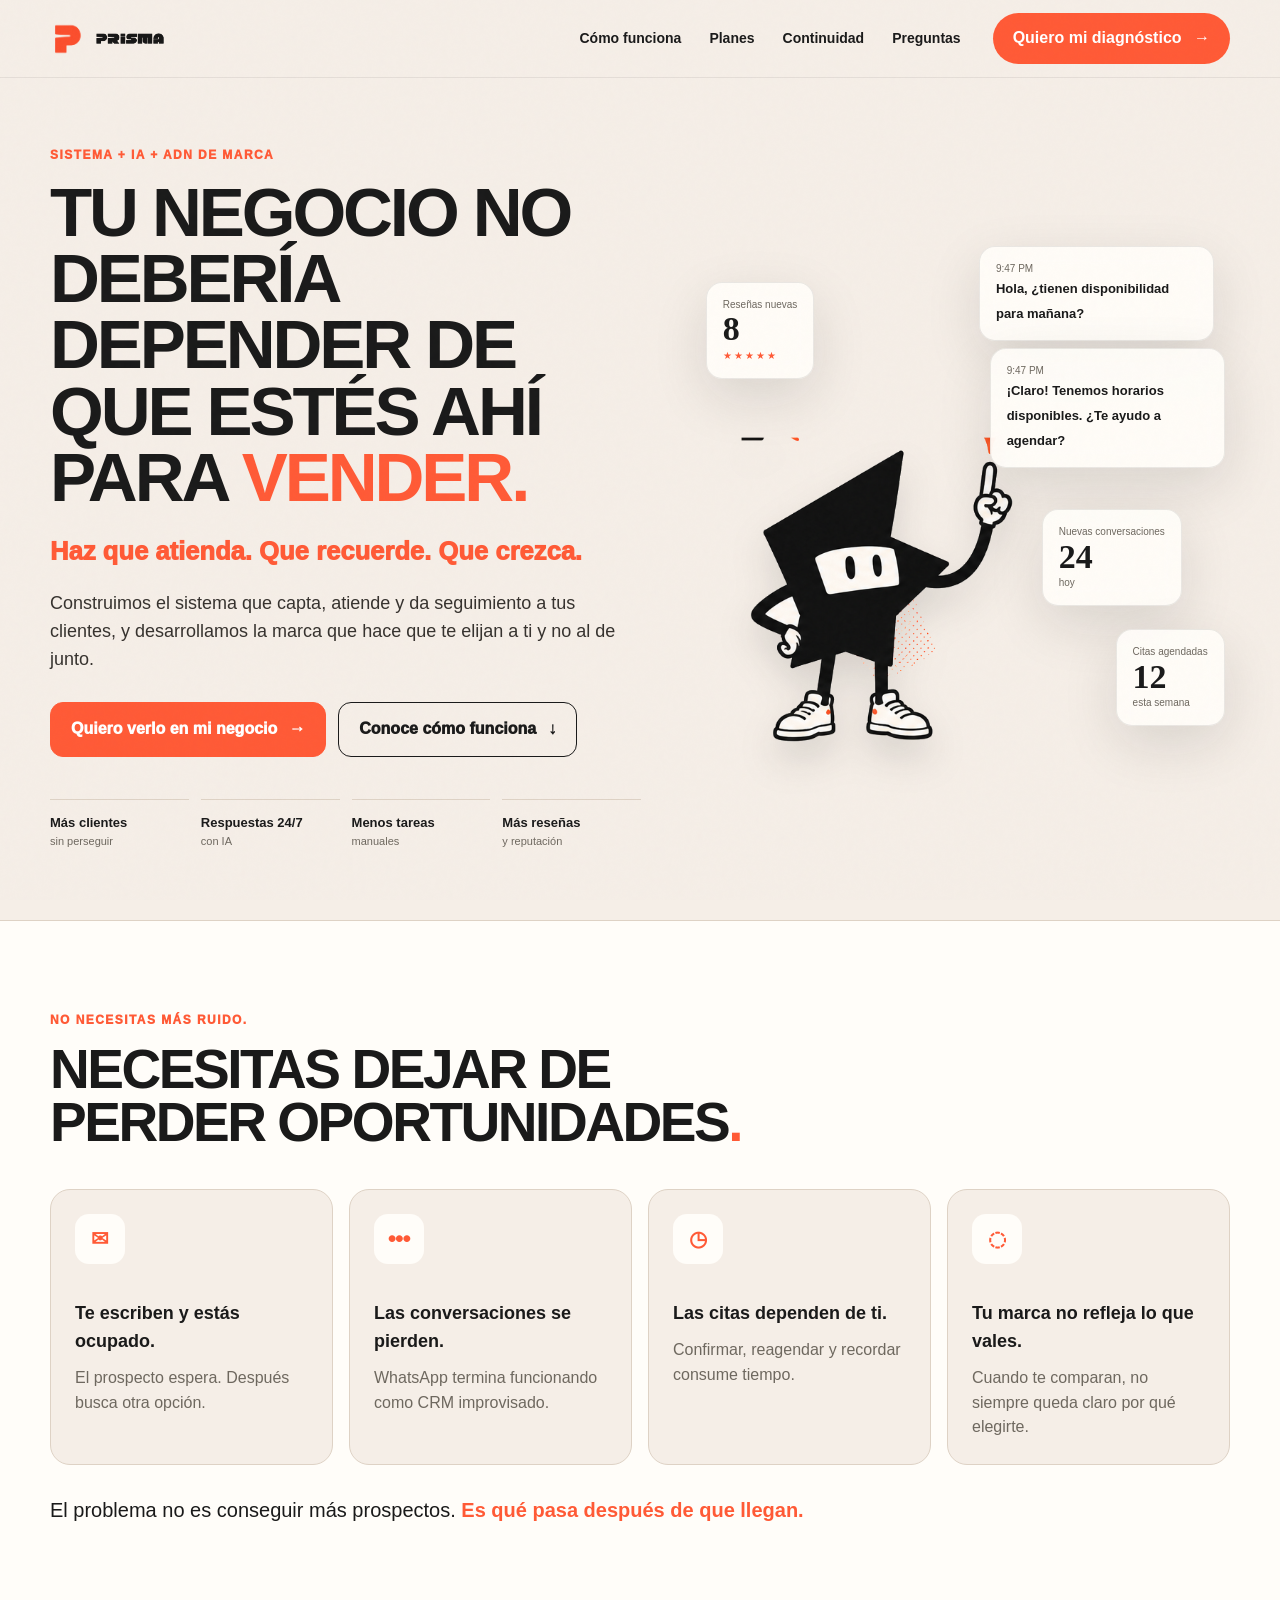
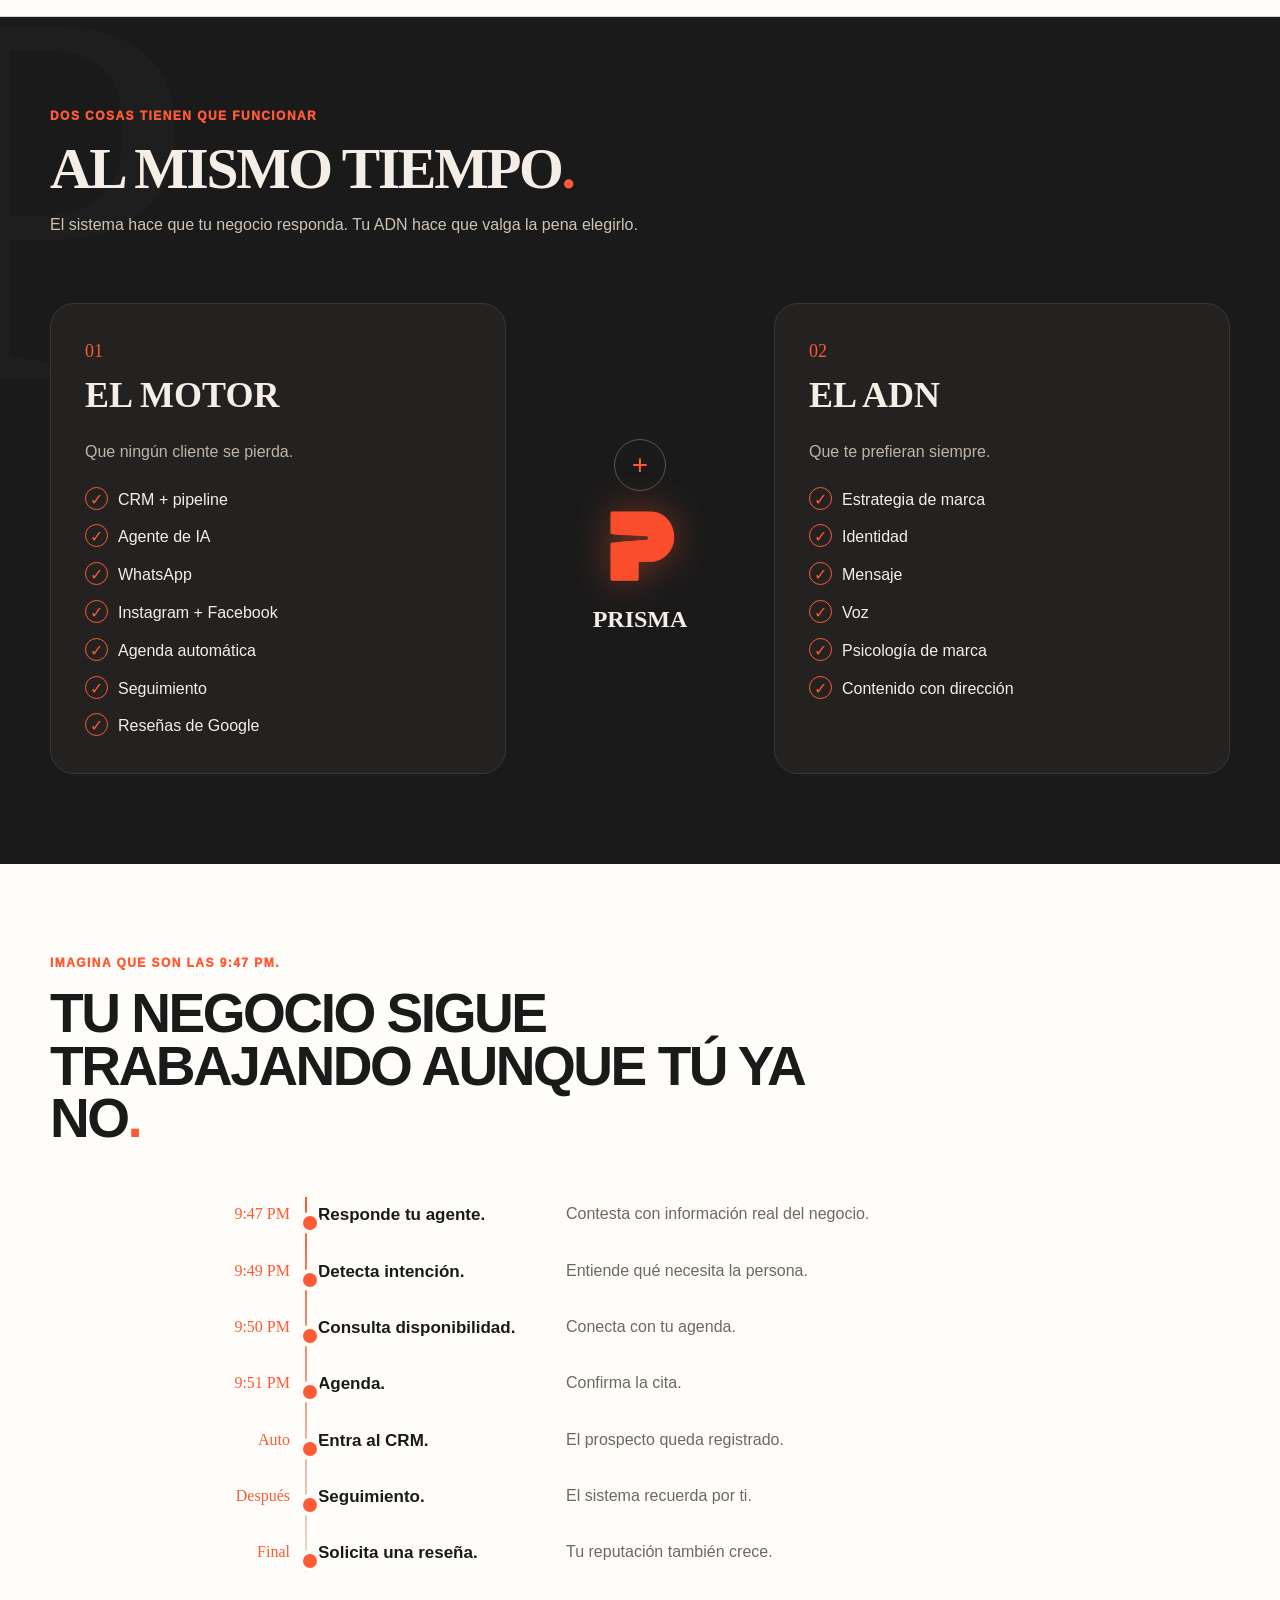
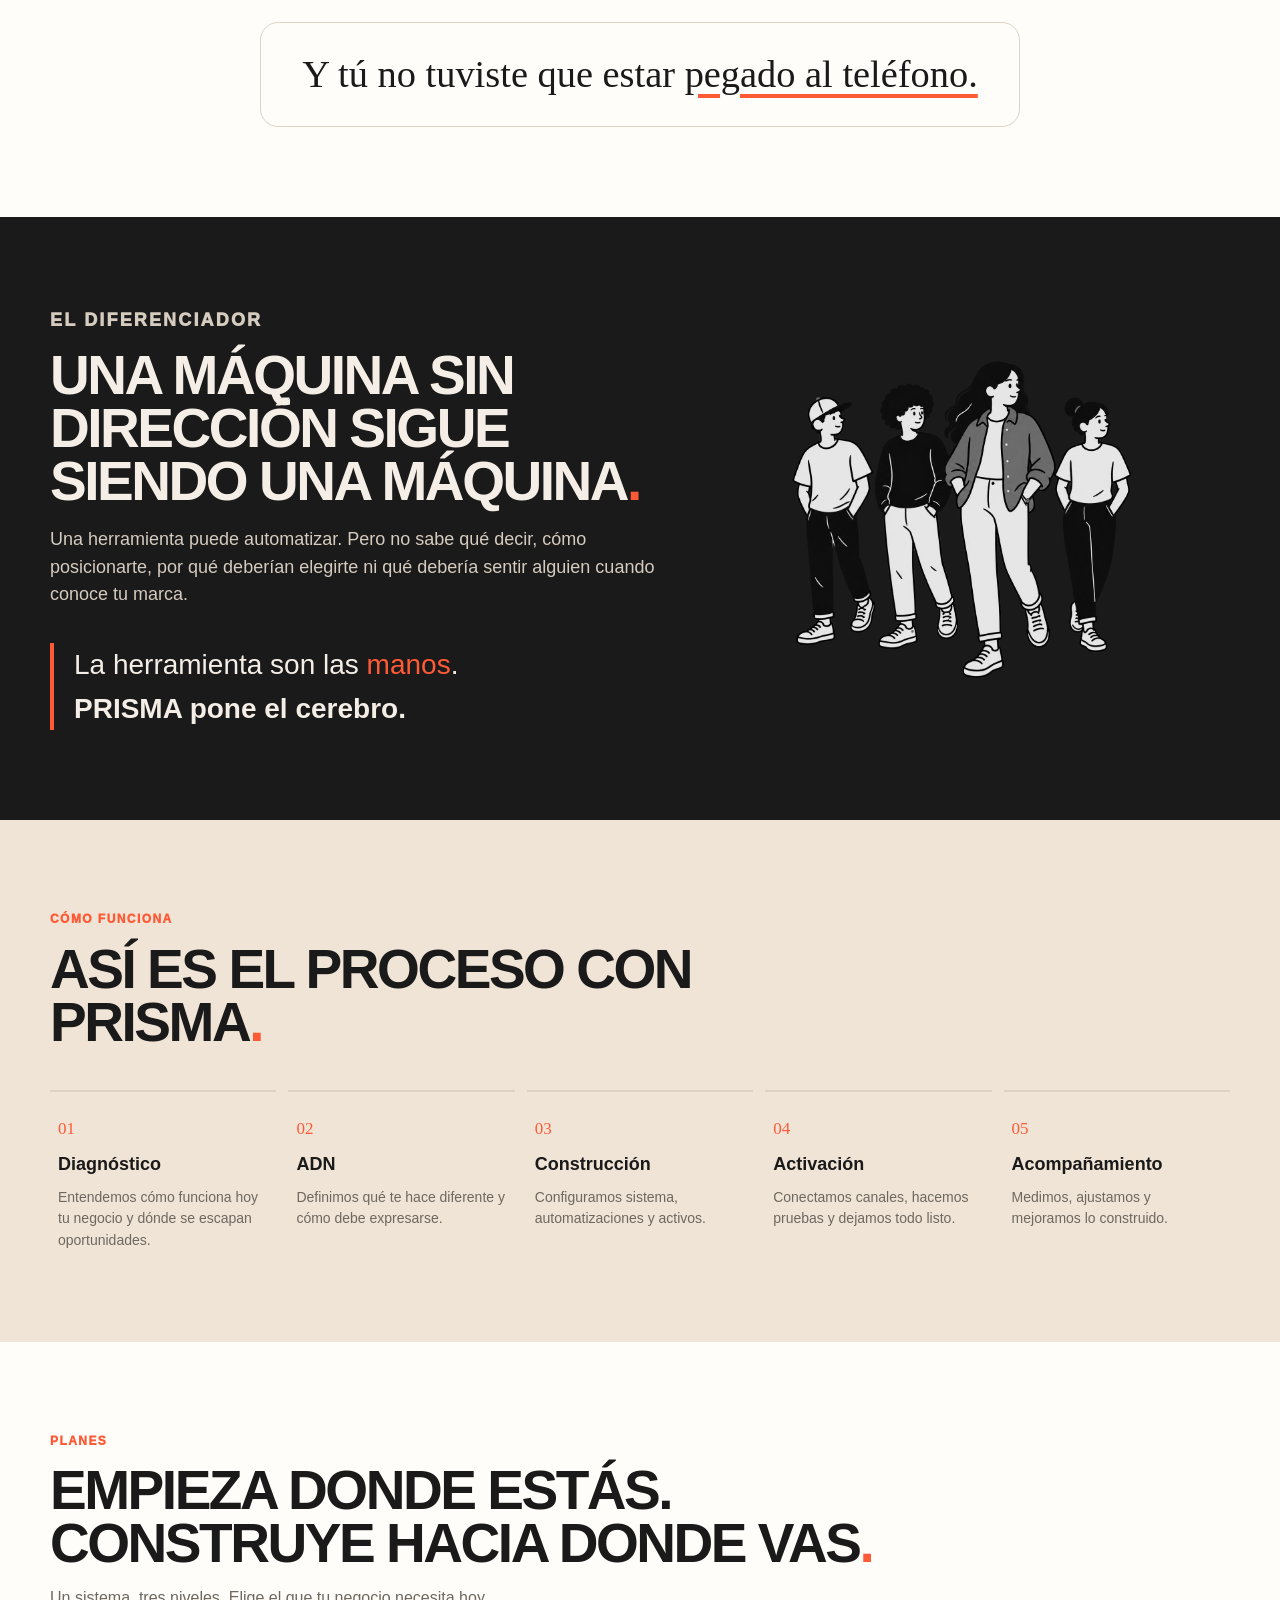
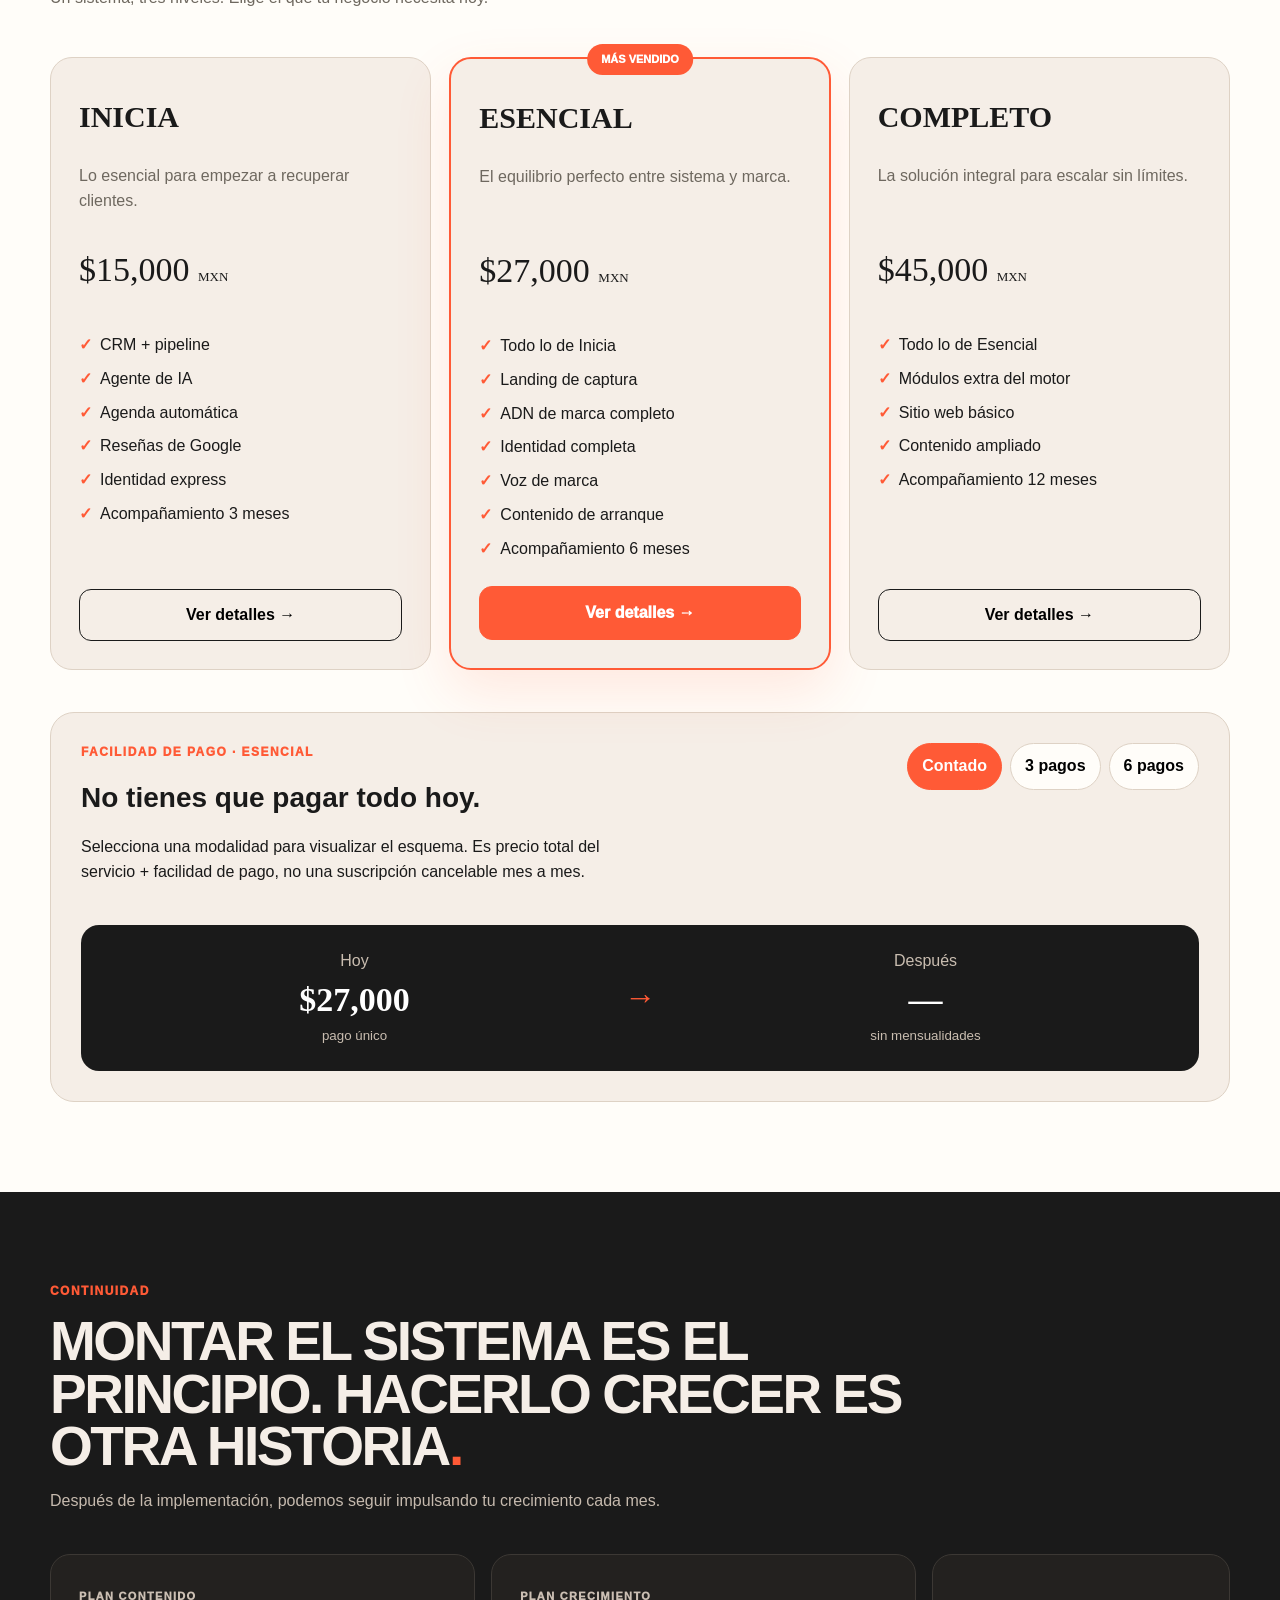
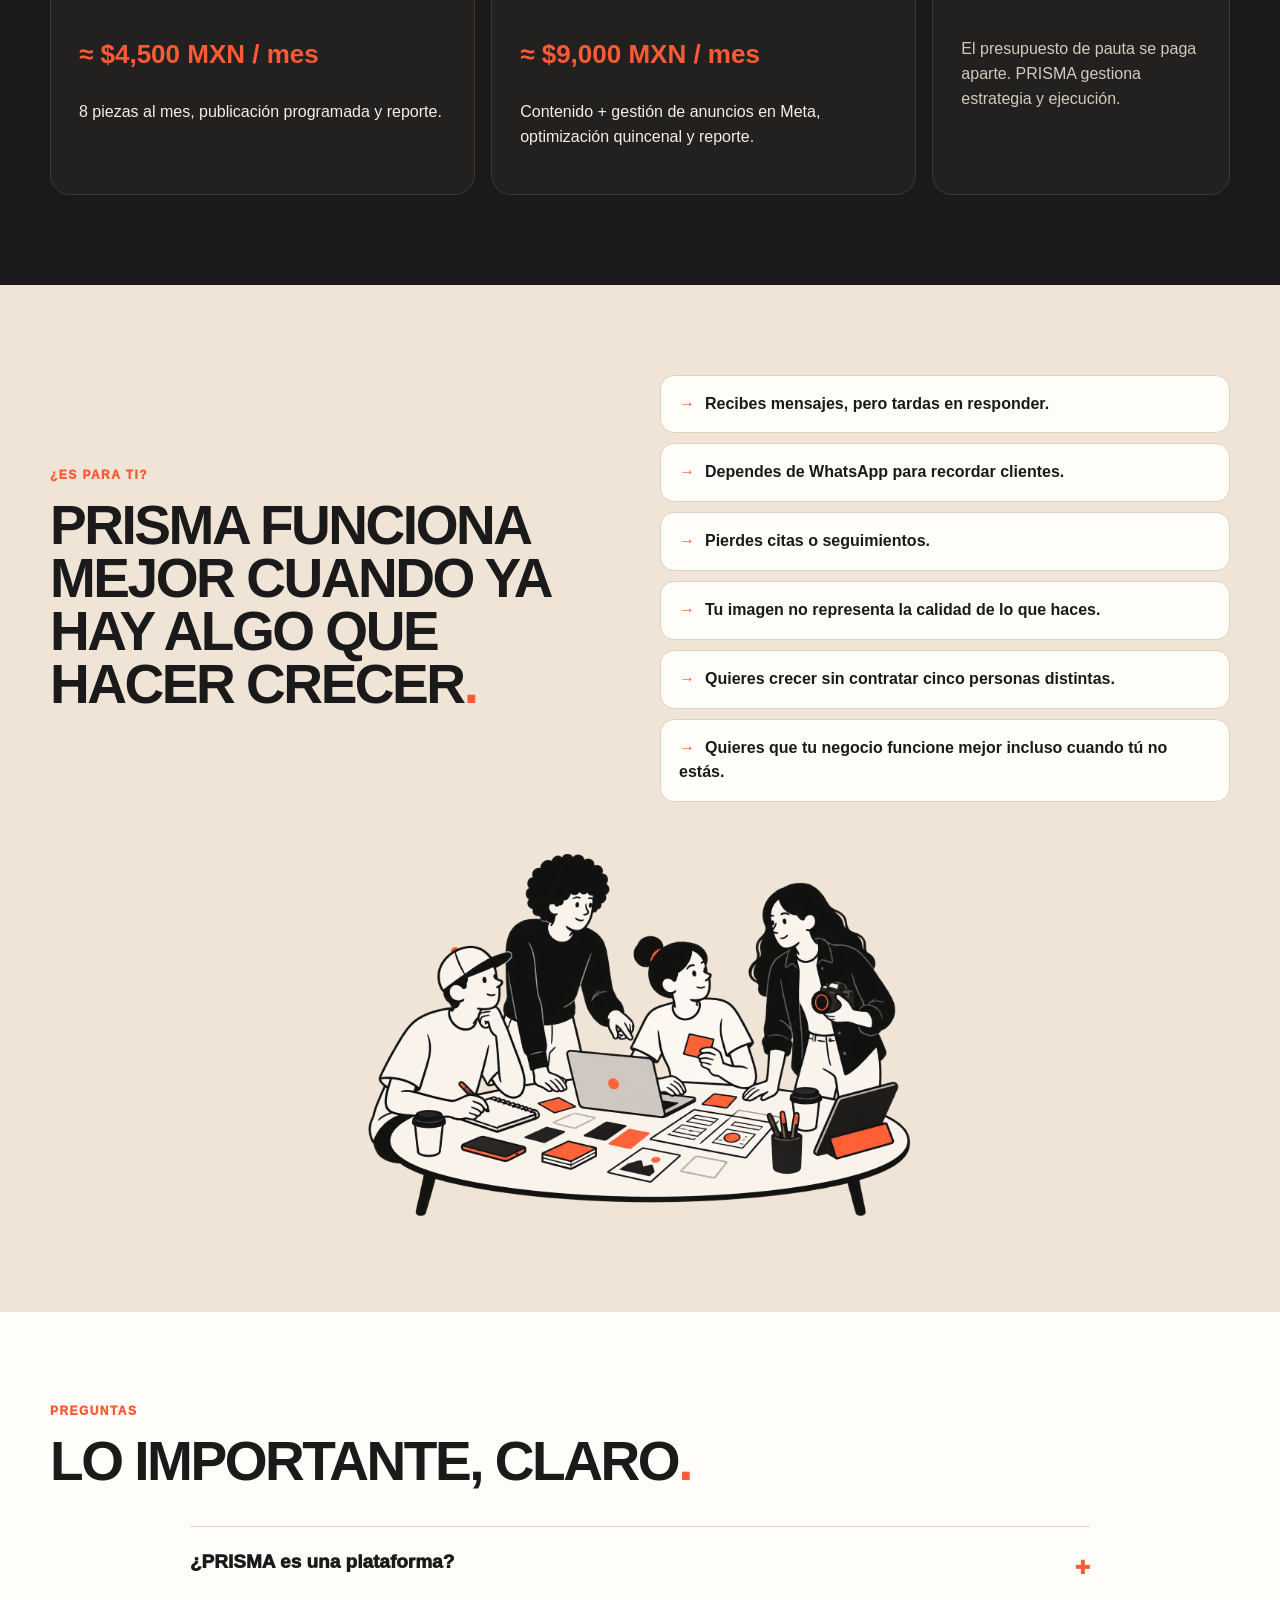
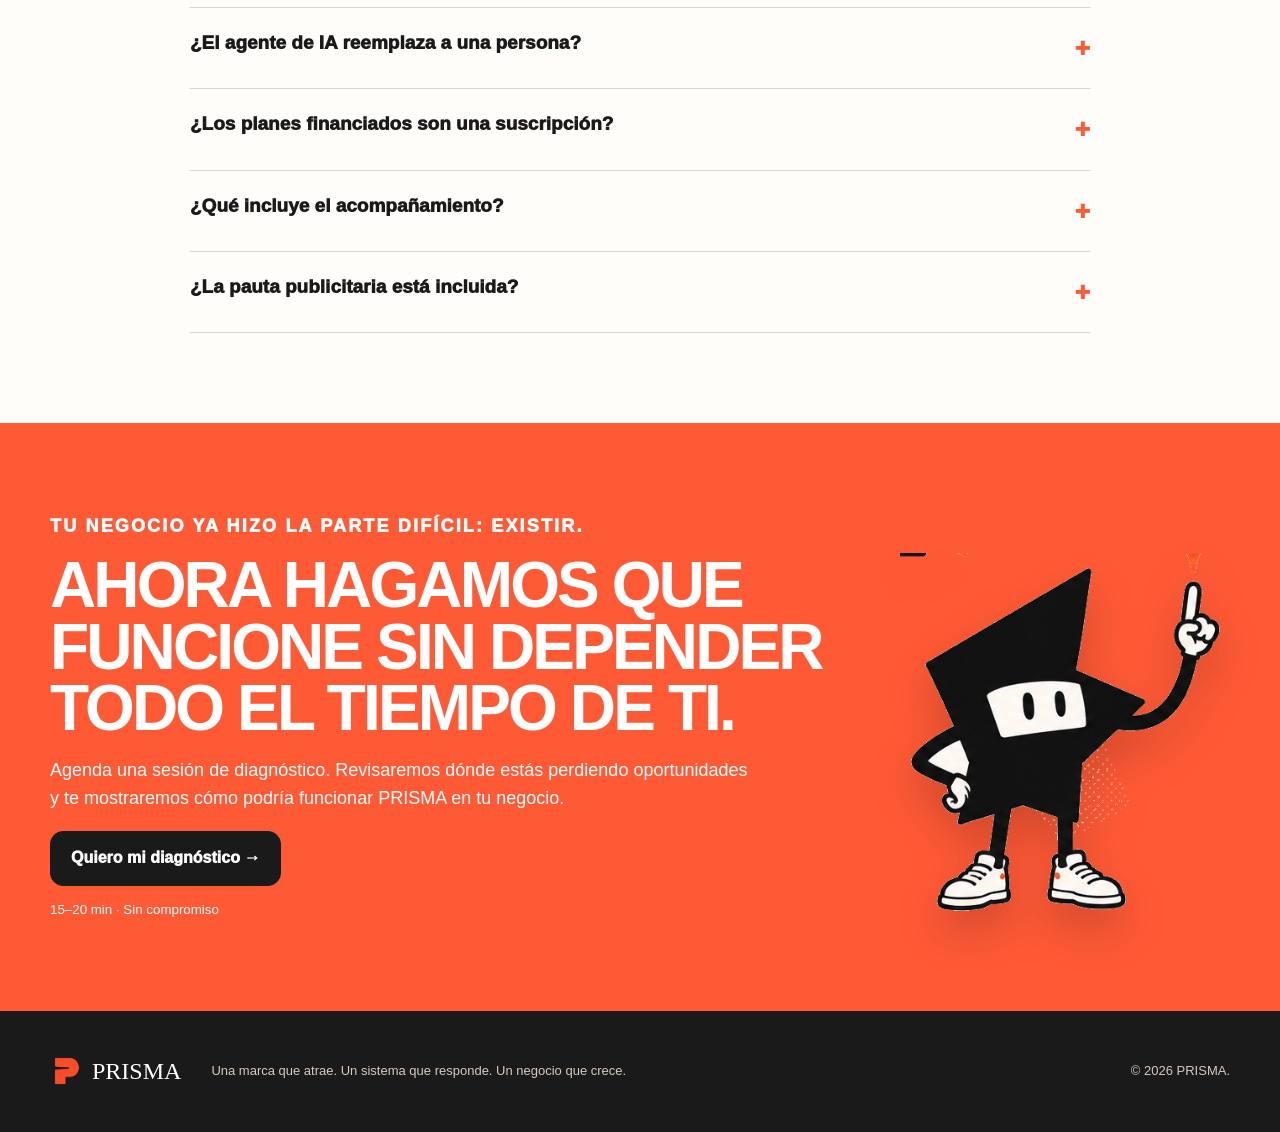
==== index.html @ 31ff2627 "Initial commit - Prisma Commercial Site" ====
<!doctype html>
<html lang="es">
<head>
  <meta charset="utf-8" />
  <meta name="viewport" content="width=device-width, initial-scale=1" />
  <meta name="theme-color" content="#1A1A1A" />
  <meta name="description" content="PRISMA: sistema de captación, atención y seguimiento + ADN de marca para negocios que quieren dejar de perder oportunidades." />
  <title>PRISMA — Haz que atienda. Que recuerde. Que crezca.</title>
  <link rel="icon" href="assets/prisma-p-coral.png" />
  <link rel="stylesheet" href="styles.css" />
</head>
<body>
  <div class="noise" aria-hidden="true"></div>

  <header class="site-header" id="top">
    <a class="brand" href="#top" aria-label="PRISMA, inicio">
      <img src="assets/prisma-p-coral.png" alt="" class="brand-p" />
      <img src="assets/prisma-wordmark-carbon.png" alt="PRISMA" class="brand-word" />
    </a>
    <nav class="desktop-nav" aria-label="Navegación principal">
      <a href="#como-funciona">Cómo funciona</a>
      <a href="#planes">Planes</a>
      <a href="#continuidad">Continuidad</a>
      <a href="#faq">Preguntas</a>
    </nav>
    <button class="header-cta" data-open-lead>Quiero mi diagnóstico <span>→</span></button>
    <button class="menu-toggle" aria-label="Abrir menú" aria-expanded="false"><span></span><span></span><span></span></button>
    <div class="mobile-menu" hidden>
      <a href="#como-funciona">Cómo funciona</a>
      <a href="#planes">Planes</a>
      <a href="#continuidad">Continuidad</a>
      <a href="#faq">Preguntas</a>
      <button data-open-lead>Quiero mi diagnóstico →</button>
    </div>
  </header>

  <main>
    <section class="hero section-pad">
      <div class="hero-copy reveal">
        <p class="eyebrow">SISTEMA + IA + ADN DE MARCA</p>
        <h1>Tu negocio no debería depender de que estés ahí para <span>vender.</span></h1>
        <p class="hero-kicker">Haz que atienda. Que recuerde. Que crezca.</p>
        <p class="lede">Construimos el sistema que capta, atiende y da seguimiento a tus clientes, y desarrollamos la marca que hace que te elijan a ti y no al de junto.</p>
        <div class="hero-actions">
          <button class="btn btn-coral" data-open-lead>Quiero verlo en mi negocio <span>→</span></button>
          <a class="btn btn-ghost" href="#como-funciona">Conoce cómo funciona <span>↓</span></a>
        </div>
        <div class="micro-benefits" aria-label="Beneficios principales">
          <div><b>Más clientes</b><span>sin perseguir</span></div>
          <div><b>Respuestas 24/7</b><span>con IA</span></div>
          <div><b>Menos tareas</b><span>manuales</span></div>
          <div><b>Más reseñas</b><span>y reputación</span></div>
        </div>
      </div>

      <div class="hero-visual reveal" aria-label="Píxel mostrando cómo el sistema responde y agenda">
        <div class="pixel-wrap"><img src="assets/pixel.png" alt="Píxel, asistente de PRISMA" /></div>
        <div class="chat chat-1"><small>9:47 PM</small><b>Hola, ¿tienen disponibilidad para mañana?</b></div>
        <div class="chat chat-2"><small>9:47 PM</small><b>¡Claro! Tenemos horarios disponibles. ¿Te ayudo a agendar?</b></div>
        <div class="metric metric-1"><span>Nuevas conversaciones</span><strong>24</strong><i>hoy</i></div>
        <div class="metric metric-2"><span>Citas agendadas</span><strong>12</strong><i>esta semana</i></div>
        <div class="metric metric-3"><span>Reseñas nuevas</span><strong>8</strong><i>★★★★★</i></div>
      </div>
    </section>

    <section class="problem section-pad" id="problema">
      <div class="section-intro reveal">
        <p class="eyebrow">NO NECESITAS MÁS RUIDO.</p>
        <h2>Necesitas dejar de perder oportunidades<span>.</span></h2>
      </div>
      <div class="problem-grid">
        <article class="problem-card reveal"><div class="icon">✉</div><h3>Te escriben y estás ocupado.</h3><p>El prospecto espera. Después busca otra opción.</p></article>
        <article class="problem-card reveal"><div class="icon">•••</div><h3>Las conversaciones se pierden.</h3><p>WhatsApp termina funcionando como CRM improvisado.</p></article>
        <article class="problem-card reveal"><div class="icon">◷</div><h3>Las citas dependen de ti.</h3><p>Confirmar, reagendar y recordar consume tiempo.</p></article>
        <article class="problem-card reveal"><div class="icon">◌</div><h3>Tu marca no refleja lo que vales.</h3><p>Cuando te comparan, no siempre queda claro por qué elegirte.</p></article>
      </div>
      <p class="problem-close reveal">El problema no es conseguir más prospectos. <b>Es qué pasa después de que llegan.</b></p>
    </section>

    <section class="duality" id="como-funciona">
      <div class="duality-head section-pad reveal">
        <p class="eyebrow">DOS COSAS TIENEN QUE FUNCIONAR</p>
        <h2>Al mismo tiempo<span>.</span></h2>
        <p>El sistema hace que tu negocio responda. Tu ADN hace que valga la pena elegirlo.</p>
      </div>
      <div class="duality-grid section-pad">
        <article class="dark-card reveal">
          <span class="num">01</span><h3>El motor</h3><p>Que ningún cliente se pierda.</p>
          <ul><li>CRM + pipeline</li><li>Agente de IA</li><li>WhatsApp</li><li>Instagram + Facebook</li><li>Agenda automática</li><li>Seguimiento</li><li>Reseñas de Google</li></ul>
        </article>
        <div class="equation reveal">
          <span>+</span>
          <img src="assets/prisma-p-coral.png" alt="" />
          <b>PRISMA</b>
        </div>
        <article class="dark-card reveal">
          <span class="num">02</span><h3>El ADN</h3><p>Que te prefieran siempre.</p>
          <ul><li>Estrategia de marca</li><li>Identidad</li><li>Mensaje</li><li>Voz</li><li>Psicología de marca</li><li>Contenido con dirección</li></ul>
        </article>
      </div>
    </section>

    <section class="night-demo section-pad">
      <div class="section-intro reveal"><p class="eyebrow">IMAGINA QUE SON LAS 9:47 PM.</p><h2>Tu negocio sigue trabajando aunque tú ya no<span>.</span></h2></div>
      <div class="timeline reveal">
        <div><time>9:47 PM</time><b>Responde tu agente.</b><span>Contesta con información real del negocio.</span></div>
        <div><time>9:49 PM</time><b>Detecta intención.</b><span>Entiende qué necesita la persona.</span></div>
        <div><time>9:50 PM</time><b>Consulta disponibilidad.</b><span>Conecta con tu agenda.</span></div>
        <div><time>9:51 PM</time><b>Agenda.</b><span>Confirma la cita.</span></div>
        <div><time>Auto</time><b>Entra al CRM.</b><span>El prospecto queda registrado.</span></div>
        <div><time>Después</time><b>Seguimiento.</b><span>El sistema recuerda por ti.</span></div>
        <div><time>Final</time><b>Solicita una reseña.</b><span>Tu reputación también crece.</span></div>
      </div>
      <div class="demo-payoff reveal">Y tú no tuviste que estar <u>pegado al teléfono.</u></div>
    </section>

    <section class="brain section-pad">
      <div class="brain-copy reveal">
        <p class="eyebrow">EL DIFERENCIADOR</p>
        <h2>Una máquina sin dirección sigue siendo una máquina<span>.</span></h2>
        <p>Una herramienta puede automatizar. Pero no sabe qué decir, cómo posicionarte, por qué deberían elegirte ni qué debería sentir alguien cuando conoce tu marca.</p>
        <blockquote>La herramienta son las <em>manos</em>.<br><strong>PRISMA pone el cerebro.</strong></blockquote>
      </div>
      <img src="assets/PRISMA_ESC_05_diferenciar_marca_transparente.png" alt="" class="brain-art" onerror="this.src='assets/equipo-prisma.png'" />
    </section>

    <section class="process section-pad">
      <div class="section-intro reveal"><p class="eyebrow">CÓMO FUNCIONA</p><h2>Así es el proceso con PRISMA<span>.</span></h2></div>
      <ol class="steps">
        <li class="reveal"><span>01</span><h3>Diagnóstico</h3><p>Entendemos cómo funciona hoy tu negocio y dónde se escapan oportunidades.</p></li>
        <li class="reveal"><span>02</span><h3>ADN</h3><p>Definimos qué te hace diferente y cómo debe expresarse.</p></li>
        <li class="reveal"><span>03</span><h3>Construcción</h3><p>Configuramos sistema, automatizaciones y activos.</p></li>
        <li class="reveal"><span>04</span><h3>Activación</h3><p>Conectamos canales, hacemos pruebas y dejamos todo listo.</p></li>
        <li class="reveal"><span>05</span><h3>Acompañamiento</h3><p>Medimos, ajustamos y mejoramos lo construido.</p></li>
      </ol>
    </section>

    <section class="plans section-pad" id="planes">
      <div class="plans-head reveal">
        <p class="eyebrow">PLANES</p>
        <h2>Empieza donde estás. Construye hacia donde vas<span>.</span></h2>
        <p>Un sistema, tres niveles. Elige el que tu negocio necesita hoy.</p>
      </div>
      <div class="plan-grid">
        <article class="plan-card reveal" data-plan="inicia">
          <h3>Inicia</h3><p>Lo esencial para empezar a recuperar clientes.</p><div class="price">$15,000 <small>MXN</small></div>
          <ul><li>CRM + pipeline</li><li>Agente de IA</li><li>Agenda automática</li><li>Reseñas de Google</li><li>Identidad express</li><li>Acompañamiento 3 meses</li></ul>
          <button class="plan-detail" data-plan-detail="inicia">Ver detalles →</button>
        </article>
        <article class="plan-card featured reveal" data-plan="esencial">
          <div class="badge">MÁS VENDIDO</div><h3>Esencial</h3><p>El equilibrio perfecto entre sistema y marca.</p><div class="price">$27,000 <small>MXN</small></div>
          <ul><li>Todo lo de Inicia</li><li>Landing de captura</li><li>ADN de marca completo</li><li>Identidad completa</li><li>Voz de marca</li><li>Contenido de arranque</li><li>Acompañamiento 6 meses</li></ul>
          <button class="btn btn-coral full" data-plan-detail="esencial">Ver detalles →</button>
        </article>
        <article class="plan-card reveal" data-plan="completo">
          <h3>Completo</h3><p>La solución integral para escalar sin límites.</p><div class="price">$45,000 <small>MXN</small></div>
          <ul><li>Todo lo de Esencial</li><li>Módulos extra del motor</li><li>Sitio web básico</li><li>Contenido ampliado</li><li>Acompañamiento 12 meses</li></ul>
          <button class="plan-detail" data-plan-detail="completo">Ver detalles →</button>
        </article>
      </div>

      <div class="payment-lab reveal" id="payment-lab">
        <div>
          <p class="eyebrow">FACILIDAD DE PAGO · ESENCIAL</p>
          <h3>No tienes que pagar todo hoy.</h3>
          <p>Selecciona una modalidad para visualizar el esquema. Es precio total del servicio + facilidad de pago, no una suscripción cancelable mes a mes.</p>
        </div>
        <div class="payment-tabs" role="tablist">
          <button class="active" data-pay="full">Contado</button>
          <button data-pay="3">3 pagos</button>
          <button data-pay="6">6 pagos</button>
        </div>
        <div class="payment-result" aria-live="polite">
          <div><span>Hoy</span><strong id="pay-today">$27,000</strong><small id="pay-today-note">pago único</small></div>
          <div class="arrow">→</div>
          <div><span>Después</span><strong id="pay-later">—</strong><small id="pay-later-note">sin mensualidades</small></div>
        </div>
      </div>
    </section>

    <section class="continuity section-pad" id="continuidad">
      <div class="continuity-head reveal"><p class="eyebrow">CONTINUIDAD</p><h2>Montar el sistema es el principio. Hacerlo crecer es otra historia<span>.</span></h2><p>Después de la implementación, podemos seguir impulsando tu crecimiento cada mes.</p></div>
      <div class="continuity-grid">
        <article class="continuity-card reveal"><span>PLAN CONTENIDO</span><h3>≈ $4,500 MXN / mes</h3><p>8 piezas al mes, publicación programada y reporte.</p></article>
        <article class="continuity-card reveal"><span>PLAN CRECIMIENTO</span><h3>≈ $9,000 MXN / mes</h3><p>Contenido + gestión de anuncios en Meta, optimización quincenal y reporte.</p></article>
        <aside class="continuity-note reveal">El presupuesto de pauta se paga aparte. PRISMA gestiona estrategia y ejecución.</aside>
      </div>
    </section>

    <section class="fit section-pad">
      <div class="fit-copy reveal"><p class="eyebrow">¿ES PARA TI?</p><h2>PRISMA funciona mejor cuando ya hay algo que hacer crecer<span>.</span></h2></div>
      <div class="fit-list reveal">
        <div>Recibes mensajes, pero tardas en responder.</div><div>Dependes de WhatsApp para recordar clientes.</div><div>Pierdes citas o seguimientos.</div><div>Tu imagen no representa la calidad de lo que haces.</div><div>Quieres crecer sin contratar cinco personas distintas.</div><div>Quieres que tu negocio funcione mejor incluso cuando tú no estás.</div>
      </div>
      <img src="assets/equipo-prisma.png" alt="Equipo de personajes PRISMA" class="team-art reveal" />
    </section>

    <section class="faq section-pad" id="faq">
      <div class="section-intro reveal"><p class="eyebrow">PREGUNTAS</p><h2>Lo importante, claro<span>.</span></h2></div>
      <div class="faq-list">
        <details class="reveal"><summary>¿PRISMA es una plataforma?</summary><p>No. PRISMA implementa un sistema sobre herramientas tecnológicas y suma la capa de ADN de marca, criterio, mensaje, identidad y voz.</p></details>
        <details class="reveal"><summary>¿El agente de IA reemplaza a una persona?</summary><p>Automatiza atención inicial, seguimiento y agenda para que tu equipo pueda enfocarse en conversaciones que sí requieren criterio humano.</p></details>
        <details class="reveal"><summary>¿Los planes financiados son una suscripción?</summary><p>No. Son una facilidad de pago sobre el precio total del servicio. El plazo termina al completar las mensualidades acordadas.</p></details>
        <details class="reveal"><summary>¿Qué incluye el acompañamiento?</summary><p>Soporte, ajustes y mejora de lo que PRISMA dejó implementado durante el periodo incluido en tu plan.</p></details>
        <details class="reveal"><summary>¿La pauta publicitaria está incluida?</summary><p>No. En Plan Crecimiento, el presupuesto de pauta se paga por separado; PRISMA se encarga de estrategia, gestión y optimización.</p></details>
      </div>
    </section>

    <section class="final-cta section-pad">
      <div class="final-copy reveal"><p class="eyebrow light">TU NEGOCIO YA HIZO LA PARTE DIFÍCIL: EXISTIR.</p><h2>Ahora hagamos que funcione sin depender todo el tiempo de ti.</h2><p>Agenda una sesión de diagnóstico. Revisaremos dónde estás perdiendo oportunidades y te mostraremos cómo podría funcionar PRISMA en tu negocio.</p><button class="btn btn-dark" data-open-lead>Quiero mi diagnóstico →</button><small>15–20 min · Sin compromiso</small></div>
      <img src="assets/pixel.png" alt="Píxel señalando el siguiente paso" class="final-pixel reveal" />
    </section>
  </main>

  <footer>
    <a class="brand footer-brand" href="#top"><img src="assets/prisma-p-coral.png" alt="" class="brand-p"><span>PRISMA</span></a>
    <p>Una marca que atrae. Un sistema que responde. Un negocio que crece.</p>
    <p>© <span id="year"></span> PRISMA.</p>
  </footer>

  <dialog id="lead-dialog" class="lead-dialog">
    <form method="dialog" class="lead-shell" id="lead-form">
      <button class="dialog-close" value="cancel" aria-label="Cerrar">×</button>
      <p class="eyebrow">DIAGNÓSTICO PRISMA</p>
      <h2>Cuéntanos dónde estás hoy.</h2>
      <p>Completa estos datos. El sitio preparará tu solicitud y te permitirá copiarla o enviarla por WhatsApp cuando configures el número de destino.</p>
      <label>Nombre<input required name="name" autocomplete="name" placeholder="Tu nombre" /></label>
      <label>Negocio<input required name="business" placeholder="Nombre del negocio" /></label>
      <label>WhatsApp<input required name="phone" inputmode="tel" autocomplete="tel" placeholder="Tu número" /></label>
      <label>¿Qué te gustaría resolver primero?<select name="need"><option>Responder más rápido</option><option>Ordenar prospectos y seguimiento</option><option>Automatizar citas</option><option>Mejorar marca y posicionamiento</option><option>Todo lo anterior</option></select></label>
      <button type="submit" class="btn btn-coral full">Preparar solicitud →</button>
      <div id="lead-output" class="lead-output" hidden>
        <p id="lead-message"></p>
        <div class="lead-actions"><button type="button" id="copy-lead" class="btn btn-ghost">Copiar mensaje</button><a id="whatsapp-lead" class="btn btn-coral" target="_blank" rel="noopener" hidden>Abrir WhatsApp →</a></div>
      </div>
    </form>
  </dialog>

  <dialog id="plan-dialog" class="lead-dialog">
    <div class="lead-shell">
      <button class="dialog-close" data-close-plan aria-label="Cerrar">×</button>
      <p class="eyebrow">PLAN PRISMA</p>
      <div id="plan-dialog-content"></div>
      <button class="btn btn-coral full" data-open-lead data-close-plan>Quiero revisar mi caso →</button>
    </div>
  </dialog>

  <script src="config.js"></script>
  <script src="app.js"></script>
</body>
</html>
---- styles.css ----
:root{--carbon:#1A1A1A;--coral:#FF5A36;--beige:#F5EEE7;--warm:#F0E4D6;--paper:#FFFDF9;--muted:#6E685F;--line:#DED2C5;--max:1180px;--shadow:0 18px 55px rgba(26,26,26,.12)}
*{box-sizing:border-box}html{scroll-behavior:smooth}body{margin:0;background:var(--beige);color:var(--carbon);font-family:Inter,"Helvetica Neue",Arial,sans-serif;line-height:1.55;-webkit-font-smoothing:antialiased}button,input,select{font:inherit}button{cursor:pointer}.noise{position:fixed;inset:0;pointer-events:none;opacity:.035;z-index:99;background-image:url("data:image/svg+xml,%3Csvg viewBox='0 0 180 180' xmlns='http://www.w3.org/2000/svg'%3E%3Cfilter id='n'%3E%3CfeTurbulence type='fractalNoise' baseFrequency='.8' numOctaves='3' stitchTiles='stitch'/%3E%3C/filter%3E%3Crect width='100%25' height='100%25' filter='url(%23n)' opacity='.55'/%3E%3C/svg%3E")}
.site-header{height:78px;position:sticky;top:0;z-index:80;display:flex;align-items:center;gap:32px;padding:0 max(24px,calc((100vw - var(--max))/2));background:rgba(245,238,231,.9);backdrop-filter:blur(16px);border-bottom:1px solid rgba(26,26,26,.08)}.brand{display:flex;align-items:center;gap:10px;text-decoration:none;color:inherit}.brand-p{width:34px;height:34px;object-fit:contain}.brand-word{height:24px;width:auto}.desktop-nav{margin-left:auto;display:flex;gap:28px}.desktop-nav a{color:var(--carbon);text-decoration:none;font-weight:800;font-size:14px}.header-cta{border:0;background:var(--coral);color:#fff;border-radius:999px;padding:13px 20px;font-weight:900}.header-cta span{margin-left:8px}.menu-toggle,.mobile-menu{display:none}
.section-pad{padding:90px max(24px,calc((100vw - var(--max))/2))}.eyebrow{font-weight:950;letter-spacing:.12em;text-transform:uppercase;font-size:12px;color:var(--coral);margin:0 0 14px}.hero{min-height:calc(100vh - 78px);display:grid;grid-template-columns:1.05fr .95fr;gap:54px;align-items:center;padding-top:68px;padding-bottom:70px;overflow:hidden}.hero h1,.section-intro h2,.plans-head h2,.brain h2,.continuity h2,.fit h2,.final-cta h2{font-family:"Arial Black",Impact,sans-serif;text-transform:uppercase;letter-spacing:-.045em;line-height:.96;margin:0}.hero h1{font-size:clamp(44px,5.4vw,82px);max-width:780px}.hero h1 span,.section-intro h2 span,.plans-head h2 span,.brain h2 span,.continuity h2 span,.fit h2 span{color:var(--coral)}.hero-kicker{color:var(--coral);font-size:clamp(19px,2vw,28px);font-weight:950;margin:22px 0 10px}.lede{font-size:18px;max-width:650px;color:#36322e}.hero-actions{display:flex;gap:12px;flex-wrap:wrap;margin-top:28px}.btn{border-radius:13px;border:1.5px solid var(--carbon);padding:14px 20px;font-weight:950;text-decoration:none;display:inline-flex;align-items:center;justify-content:center;gap:12px;transition:.2s transform,.2s box-shadow}.btn:hover{transform:translateY(-2px);box-shadow:0 10px 22px rgba(26,26,26,.12)}.btn-coral{background:var(--coral);color:#fff;border-color:var(--coral)}.btn-ghost{background:transparent;color:var(--carbon)}.btn-dark{background:var(--carbon);color:#fff;border-color:var(--carbon)}.full{width:100%}.micro-benefits{display:grid;grid-template-columns:repeat(4,1fr);gap:12px;margin-top:42px}.micro-benefits div{border-top:1px solid var(--line);padding-top:13px}.micro-benefits b,.micro-benefits span{display:block}.micro-benefits b{font-size:13px}.micro-benefits span{font-size:11px;color:var(--muted)}
.hero-visual{position:relative;min-height:600px}.pixel-wrap{position:absolute;left:7%;bottom:8%;width:54%;filter:drop-shadow(0 18px 18px rgba(26,26,26,.13));animation:bob 5s ease-in-out infinite}.pixel-wrap img{width:100%;display:block}.chat,.metric{position:absolute;background:rgba(255,253,249,.92);backdrop-filter:blur(10px);border:1px solid rgba(26,26,26,.09);box-shadow:var(--shadow);border-radius:16px;padding:14px 16px}.chat{max-width:235px}.chat small,.metric span,.metric i{display:block;color:var(--muted);font-size:10px;font-style:normal}.chat b{font-size:13px}.chat-1{right:3%;top:8%;animation:float 6s ease-in-out infinite}.chat-2{right:1%;top:25%;animation:float 6s 1s ease-in-out infinite}.metric strong{font-family:"Arial Black";font-size:34px;line-height:1}.metric-1{right:9%;bottom:32%;animation:float 5s .7s ease-in-out infinite}.metric-2{right:1%;bottom:12%;animation:float 5.6s .2s ease-in-out infinite}.metric-3{left:2%;top:14%;animation:float 6.4s 1.4s ease-in-out infinite}.metric-3 i{color:var(--coral);letter-spacing:2px}@keyframes bob{50%{transform:translateY(-10px) rotate(-1deg)}}@keyframes float{50%{transform:translateY(-8px)}}
.problem{background:var(--paper);border-top:1px solid var(--line);border-bottom:1px solid var(--line)}.section-intro{max-width:780px}.section-intro h2,.plans-head h2,.brain h2,.continuity h2,.fit h2{font-size:clamp(38px,4.3vw,64px)}.problem-grid{display:grid;grid-template-columns:repeat(4,1fr);gap:16px;margin-top:40px}.problem-card{background:var(--beige);padding:24px;border:1px solid var(--line);border-radius:20px;min-height:230px}.problem-card .icon{width:50px;height:50px;border-radius:14px;background:var(--paper);display:grid;place-items:center;font-weight:950;font-size:21px;color:var(--coral);margin-bottom:36px}.problem-card h3{font-size:18px;margin:0 0 10px}.problem-card p{margin:0;color:var(--muted)}.problem-close{font-size:20px;margin:30px 0 0}.problem-close b{color:var(--coral)}
.duality{background:var(--carbon);color:var(--beige);position:relative;overflow:hidden}.duality:before{content:"P";position:absolute;font-family:"Arial Black";font-size:42vw;opacity:.02;line-height:1;left:-8vw;top:-7vw}.duality-head{padding-bottom:24px;position:relative;z-index:2}.duality-head h2{font-family:"Arial Black";text-transform:uppercase;font-size:clamp(38px,4.5vw,66px);letter-spacing:-.04em;line-height:1;margin:0}.duality-head h2 span{color:var(--coral)}.duality-head p:last-child{color:#cfc3b6;max-width:600px}.duality-grid{padding-top:25px;display:grid;grid-template-columns:1fr 220px 1fr;gap:24px;position:relative;z-index:2}.dark-card{background:#242220;border:1px solid #3a3733;border-radius:24px;padding:34px}.dark-card .num{color:var(--coral);font-family:"Arial Black";font-size:18px}.dark-card h3{text-transform:uppercase;font-family:"Arial Black";font-size:36px;margin:2px 0}.dark-card p{color:#bfb4a8}.dark-card ul{list-style:none;padding:0;margin:22px 0 0;display:grid;gap:12px}.dark-card li:before{content:"✓";display:inline-grid;place-items:center;width:21px;height:21px;border:1px solid var(--coral);border-radius:50%;color:var(--coral);margin-right:10px}.equation{display:flex;flex-direction:column;align-items:center;justify-content:center;gap:12px}.equation span{width:52px;height:52px;border:1px solid #5a544f;border-radius:50%;display:grid;place-items:center;color:var(--coral);font-size:28px}.equation img{width:86px;filter:drop-shadow(0 0 18px rgba(255,90,54,.42))}.equation b{font-family:"Arial Black";font-size:24px}
.night-demo{background:var(--paper)}.timeline{max-width:880px;margin:42px auto 0;position:relative}.timeline:before{content:"";position:absolute;left:105px;top:10px;bottom:10px;width:2px;background:linear-gradient(var(--coral),#e8ddd0)}.timeline div{display:grid;grid-template-columns:90px 220px 1fr;gap:28px;padding:15px 0;position:relative}.timeline div:before{content:"";position:absolute;left:99px;top:25px;width:14px;height:14px;background:var(--coral);border:4px solid var(--paper);border-radius:50%}.timeline time{font-family:"Arial Black";color:var(--coral);text-align:right}.timeline b{font-size:17px}.timeline span{color:var(--muted)}.demo-payoff{max-width:760px;margin:40px auto 0;border:1px solid var(--line);border-radius:18px;padding:22px;text-align:center;font-family:"Arial Black";font-size:clamp(24px,3vw,40px)}.demo-payoff u{text-decoration-color:var(--coral);text-decoration-thickness:4px;text-underline-offset:7px}
.brain{background:var(--carbon);color:var(--beige);display:grid;grid-template-columns:1.1fr .9fr;align-items:center;gap:40px;overflow:hidden}.brain-copy p{color:#d5cbbf;max-width:650px;font-size:18px}.brain blockquote{font-size:28px;margin:34px 0 0;border-left:4px solid var(--coral);padding-left:20px}.brain blockquote em{color:var(--coral);font-style:normal}.brain-art{width:100%;max-height:480px;object-fit:contain;filter:grayscale(1) contrast(1.05);opacity:.9}
.process{background:var(--warm)}.steps{counter-reset:step;display:grid;grid-template-columns:repeat(5,1fr);gap:12px;list-style:none;padding:0;margin:42px 0 0}.steps li{border-top:2px solid var(--line);padding:24px 8px 0}.steps li>span{font-family:"Arial Black";color:var(--coral);font-size:17px}.steps h3{font-size:18px;margin:8px 0}.steps p{color:var(--muted);margin:0;font-size:14px}
.plans{background:var(--paper)}.plans-head{max-width:850px}.plans-head p:last-child{color:var(--muted)}.plan-grid{display:grid;grid-template-columns:repeat(3,1fr);gap:18px;margin-top:46px;align-items:stretch}.plan-card{background:var(--beige);border:1px solid var(--line);border-radius:22px;padding:28px;position:relative;display:flex;flex-direction:column}.plan-card.featured{border:2px solid var(--coral);box-shadow:0 22px 55px rgba(255,90,54,.13);transform:translateY(-8px)}.badge{position:absolute;top:-15px;left:50%;transform:translateX(-50%);background:var(--coral);color:#fff;border-radius:999px;padding:7px 14px;font-weight:950;font-size:11px;white-space:nowrap}.plan-card h3{font-family:"Arial Black";text-transform:uppercase;font-size:30px;margin:8px 0}.plan-card>p{color:var(--muted);min-height:52px}.price{font-family:"Arial Black";font-size:34px;margin:12px 0 20px}.price small{font-size:13px}.plan-card ul{list-style:none;padding:0;display:grid;gap:9px;margin-bottom:24px}.plan-card li:before{content:"✓";color:var(--coral);font-weight:950;margin-right:8px}.plan-detail{margin-top:auto;background:transparent;border:1px solid var(--carbon);border-radius:12px;padding:13px;font-weight:900}.payment-lab{margin-top:42px;background:var(--beige);border:1px solid var(--line);border-radius:24px;padding:30px;display:grid;grid-template-columns:1fr 1fr;gap:24px}.payment-lab h3{font-size:28px;margin:0 0 8px}.payment-tabs{display:flex;gap:8px;align-self:start;justify-self:end}.payment-tabs button{border:1px solid var(--line);background:var(--paper);border-radius:999px;padding:10px 14px;font-weight:900}.payment-tabs button.active{background:var(--coral);color:#fff;border-color:var(--coral)}.payment-result{grid-column:1/-1;background:var(--carbon);color:#fff;border-radius:18px;padding:24px;display:grid;grid-template-columns:1fr auto 1fr;align-items:center;text-align:center;gap:20px}.payment-result span,.payment-result small{display:block;color:#c9bdb0}.payment-result strong{font-family:"Arial Black";font-size:34px}.payment-result .arrow{color:var(--coral);font-size:32px}
.continuity{background:var(--carbon);color:var(--beige)}.continuity-head{max-width:880px}.continuity-head p:last-child{color:#c6baae}.continuity-grid{display:grid;grid-template-columns:1fr 1fr .7fr;gap:16px;margin-top:40px}.continuity-card,.continuity-note{border:1px solid #3c3834;border-radius:20px;padding:28px;background:#23211f}.continuity-card span{font-size:11px;font-weight:950;letter-spacing:.12em;color:#cbbfb3}.continuity-card h3{color:var(--coral);font-size:26px}.continuity-note{display:flex;align-items:center;color:#d4c9bd}
.fit{background:var(--warm);display:grid;grid-template-columns:1fr 1fr;gap:40px;align-items:center}.fit-list{display:grid;gap:10px}.fit-list div{background:var(--paper);border:1px solid var(--line);padding:16px 18px;border-radius:14px;font-weight:800}.fit-list div:before{content:"→";color:var(--coral);margin-right:10px}.team-art{grid-column:1/-1;width:min(780px,100%);justify-self:center;max-height:380px;object-fit:contain}
.faq{background:var(--paper)}.faq-list{max-width:900px;margin:38px auto 0}.faq details{border-top:1px solid var(--line);padding:20px 0}.faq details:last-child{border-bottom:1px solid var(--line)}.faq summary{font-weight:950;font-size:19px;cursor:pointer;list-style:none;display:flex;justify-content:space-between}.faq summary:after{content:"+";color:var(--coral);font-size:26px}.faq details[open] summary:after{content:"−"}.faq details p{color:var(--muted);max-width:760px}
.final-cta{background:var(--coral);color:#fff;display:grid;grid-template-columns:1fr 340px;gap:34px;align-items:end;overflow:hidden}.final-copy{max-width:820px}.final-copy .light{color:#fff}.final-copy h2{font-size:clamp(38px,5vw,72px)}.final-copy p{font-size:18px;max-width:700px}.final-copy small{display:block;margin-top:14px}.final-pixel{width:100%;filter:drop-shadow(0 20px 22px rgba(0,0,0,.18));transform:translateY(35px)}
footer{background:var(--carbon);color:#d6cabd;padding:42px max(24px,calc((100vw - var(--max))/2));display:grid;grid-template-columns:auto 1fr auto;gap:30px;align-items:center}.footer-brand span{font-family:"Arial Black";color:#fff;font-size:24px}.footer-brand .brand-p{width:32px;height:32px}footer p{margin:0;font-size:13px}.lead-dialog{border:0;padding:0;border-radius:24px;max-width:min(650px,calc(100vw - 24px));width:100%;background:transparent}.lead-dialog::backdrop{background:rgba(26,26,26,.72);backdrop-filter:blur(5px)}.lead-shell{background:var(--paper);padding:32px;border-radius:24px;position:relative}.lead-shell h2{font-family:"Arial Black";text-transform:uppercase;font-size:38px;line-height:1;margin:0 0 12px}.dialog-close{position:absolute;right:18px;top:14px;border:0;background:transparent;font-size:32px}.lead-shell label{display:block;font-weight:900;margin-top:14px}.lead-shell input,.lead-shell select{width:100%;margin-top:6px;border:1px solid var(--line);background:#fff;border-radius:12px;padding:13px 14px}.lead-shell>.btn{margin-top:20px}.lead-output{background:var(--beige);border-radius:14px;padding:16px;margin-top:16px}.lead-output p{white-space:pre-line}.lead-actions{display:flex;gap:8px;flex-wrap:wrap}.lead-actions .btn{flex:1}.reveal{opacity:0;transform:translateY(18px);transition:opacity .65s ease,transform .65s ease}.reveal.visible{opacity:1;transform:none}
@media(max-width:900px){.desktop-nav,.header-cta{display:none}.menu-toggle{display:grid;margin-left:auto;width:42px;height:42px;border:0;background:transparent;place-content:center;gap:5px}.menu-toggle span{width:24px;height:2px;background:var(--carbon);display:block}.mobile-menu{position:absolute;top:78px;left:12px;right:12px;background:var(--carbon);padding:20px;border-radius:18px;box-shadow:var(--shadow)}.mobile-menu.open{display:grid;gap:6px}.mobile-menu a,.mobile-menu button{color:#fff;text-decoration:none;background:transparent;border:0;text-align:left;padding:13px;font-weight:900}.hero{grid-template-columns:1fr;min-height:auto}.hero-visual{min-height:520px}.problem-grid{grid-template-columns:1fr 1fr}.duality-grid{grid-template-columns:1fr}.equation{flex-direction:row;padding:10px 0}.equation img{width:58px}.plan-grid{grid-template-columns:1fr}.plan-card.featured{transform:none}.steps{grid-template-columns:1fr 1fr}.continuity-grid{grid-template-columns:1fr}.fit{grid-template-columns:1fr}.final-cta{grid-template-columns:1fr 240px}footer{grid-template-columns:1fr;text-align:center;justify-items:center}}
@media(max-width:600px){.site-header{height:66px;padding:0 18px}.brand-p{width:29px;height:29px}.brand-word{height:19px}.mobile-menu{top:66px}.section-pad{padding:64px 20px}.hero{padding-top:46px;gap:25px}.hero h1{font-size:43px}.hero-kicker{font-size:19px}.lede{font-size:16px}.hero-actions{display:grid}.micro-benefits{grid-template-columns:1fr 1fr;margin-top:30px}.hero-visual{min-height:410px}.pixel-wrap{width:63%;left:0}.chat{max-width:175px;padding:10px 11px}.chat b{font-size:11px}.chat-1{right:0;top:5%}.chat-2{right:0;top:25%}.metric{padding:10px 12px}.metric strong{font-size:24px}.metric-1{right:5%;bottom:27%}.metric-2{right:0;bottom:4%}.metric-3{display:none}.problem-grid{grid-template-columns:1fr}.problem-card{min-height:auto}.problem-card .icon{margin-bottom:18px}.section-intro h2,.plans-head h2,.brain h2,.continuity h2,.fit h2{font-size:38px}.duality-grid{padding-top:16px}.dark-card h3{font-size:31px}.timeline:before{left:12px}.timeline div{grid-template-columns:1fr;padding:14px 0 14px 38px;gap:3px}.timeline div:before{left:5px;top:23px}.timeline time{text-align:left}.brain{grid-template-columns:1fr}.brain-art{max-height:300px}.steps{grid-template-columns:1fr}.steps li{padding:18px 0}.payment-lab{grid-template-columns:1fr;padding:22px}.payment-tabs{justify-self:start;flex-wrap:wrap}.payment-result{grid-template-columns:1fr}.payment-result .arrow{transform:rotate(90deg)}.fit{padding-bottom:20px}.final-cta{grid-template-columns:1fr;padding-bottom:0}.final-pixel{width:70%;justify-self:end}.lead-shell{padding:26px 20px}.lead-shell h2{font-size:31px}footer{padding:36px 20px}}
@media(prefers-reduced-motion:reduce){*{scroll-behavior:auto!important;animation:none!important;transition:none!important}.reveal{opacity:1;transform:none}}
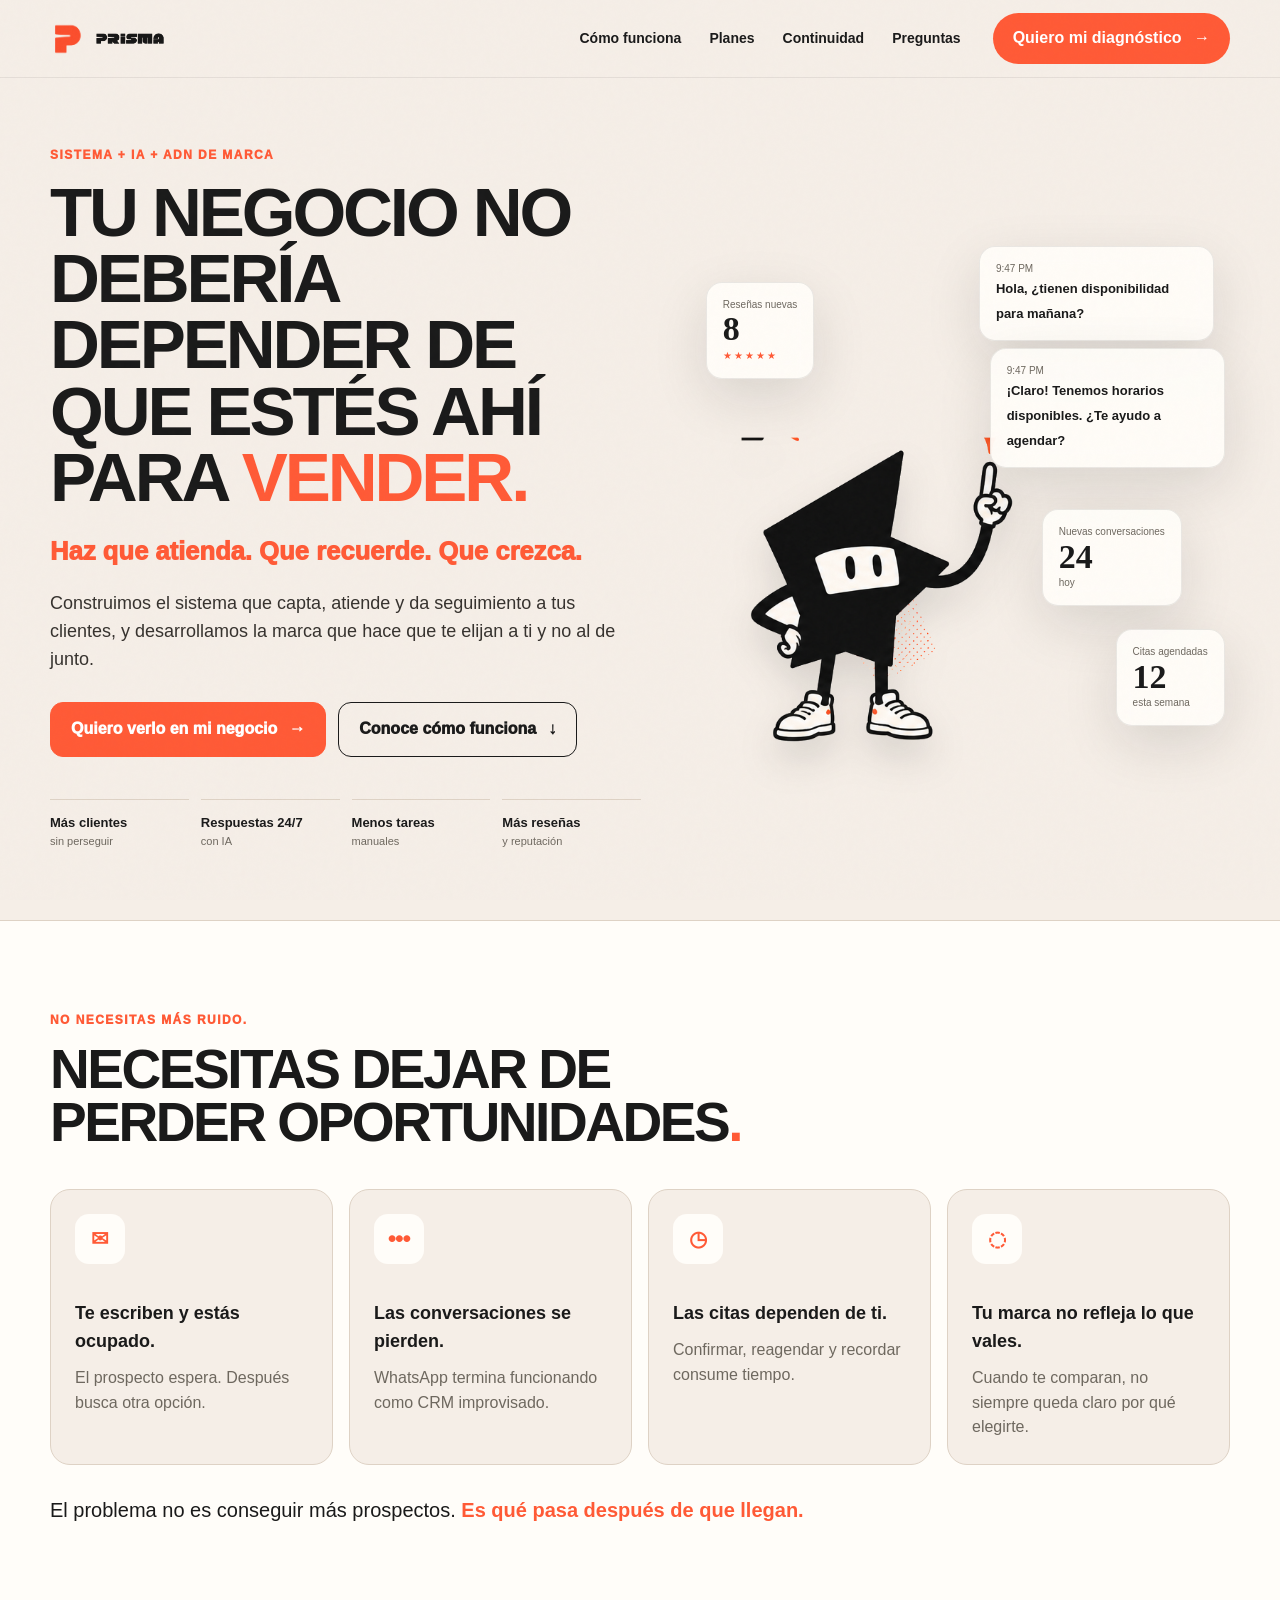
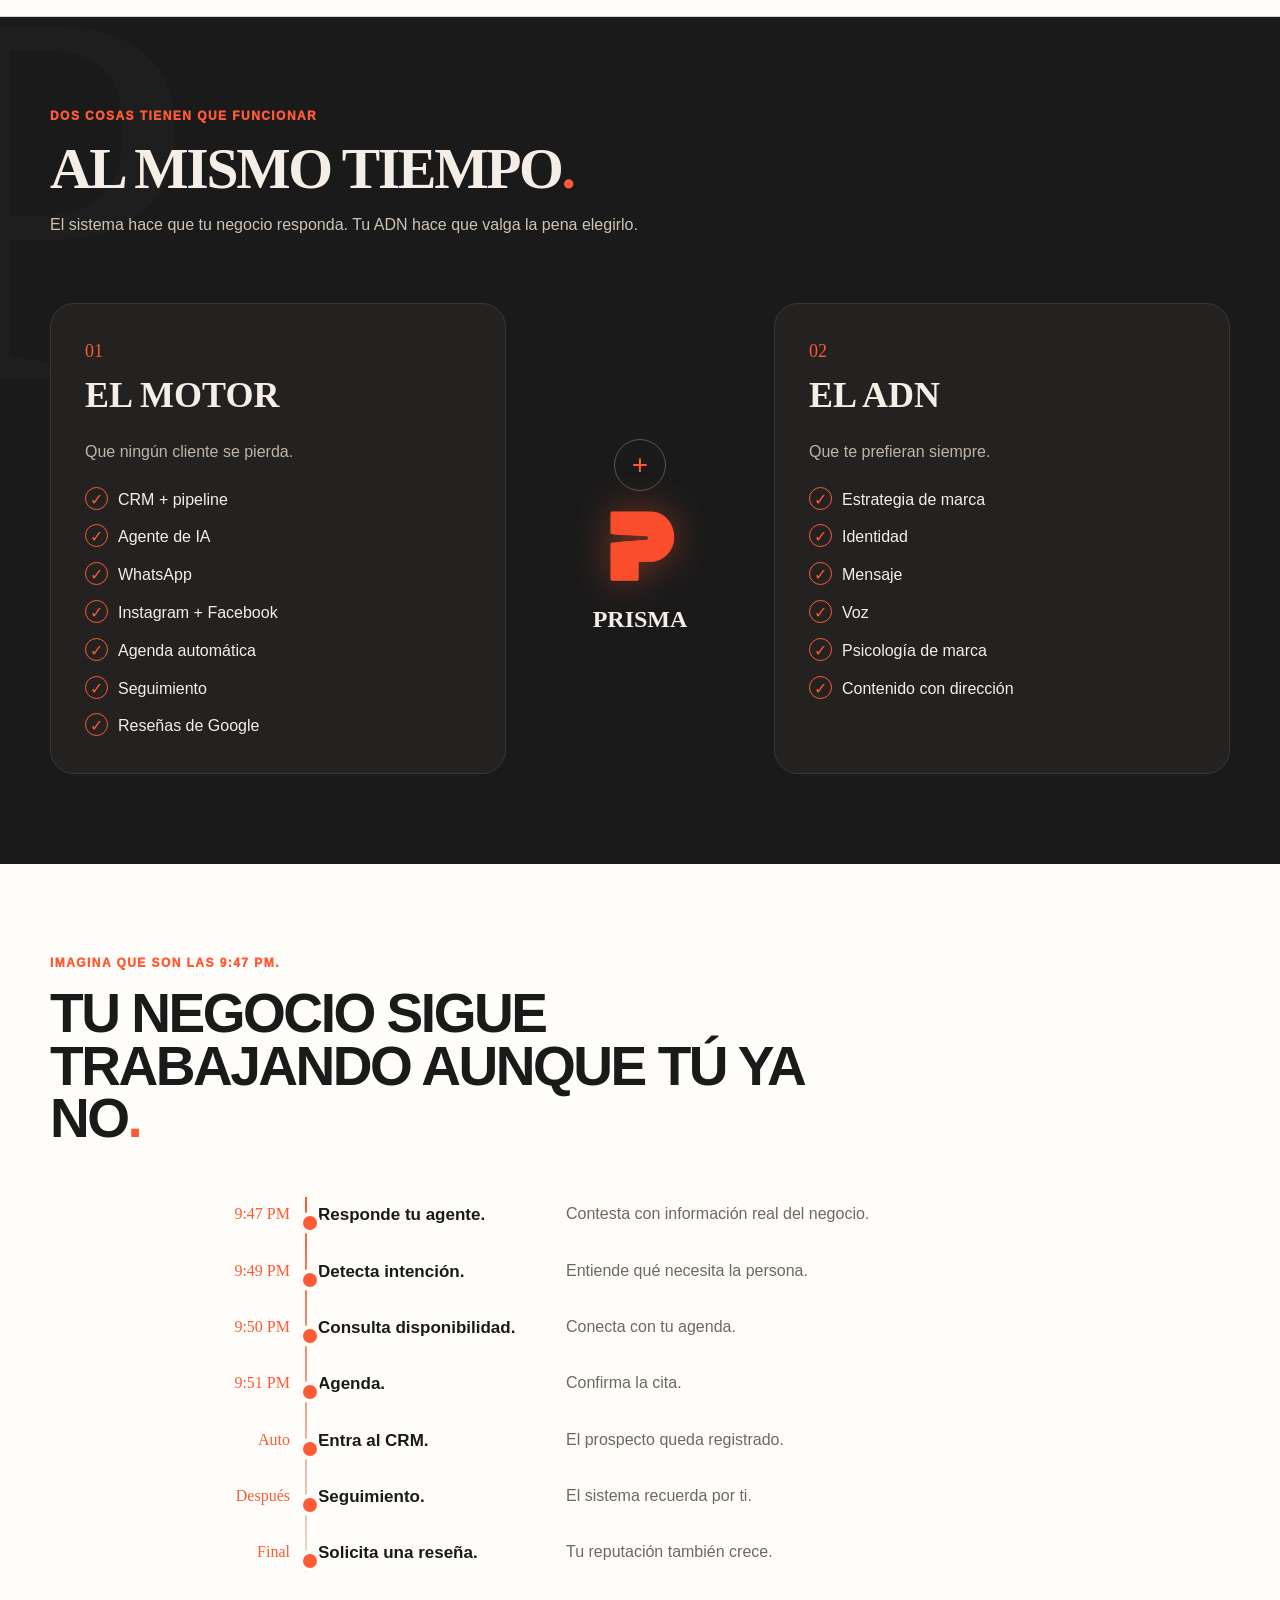
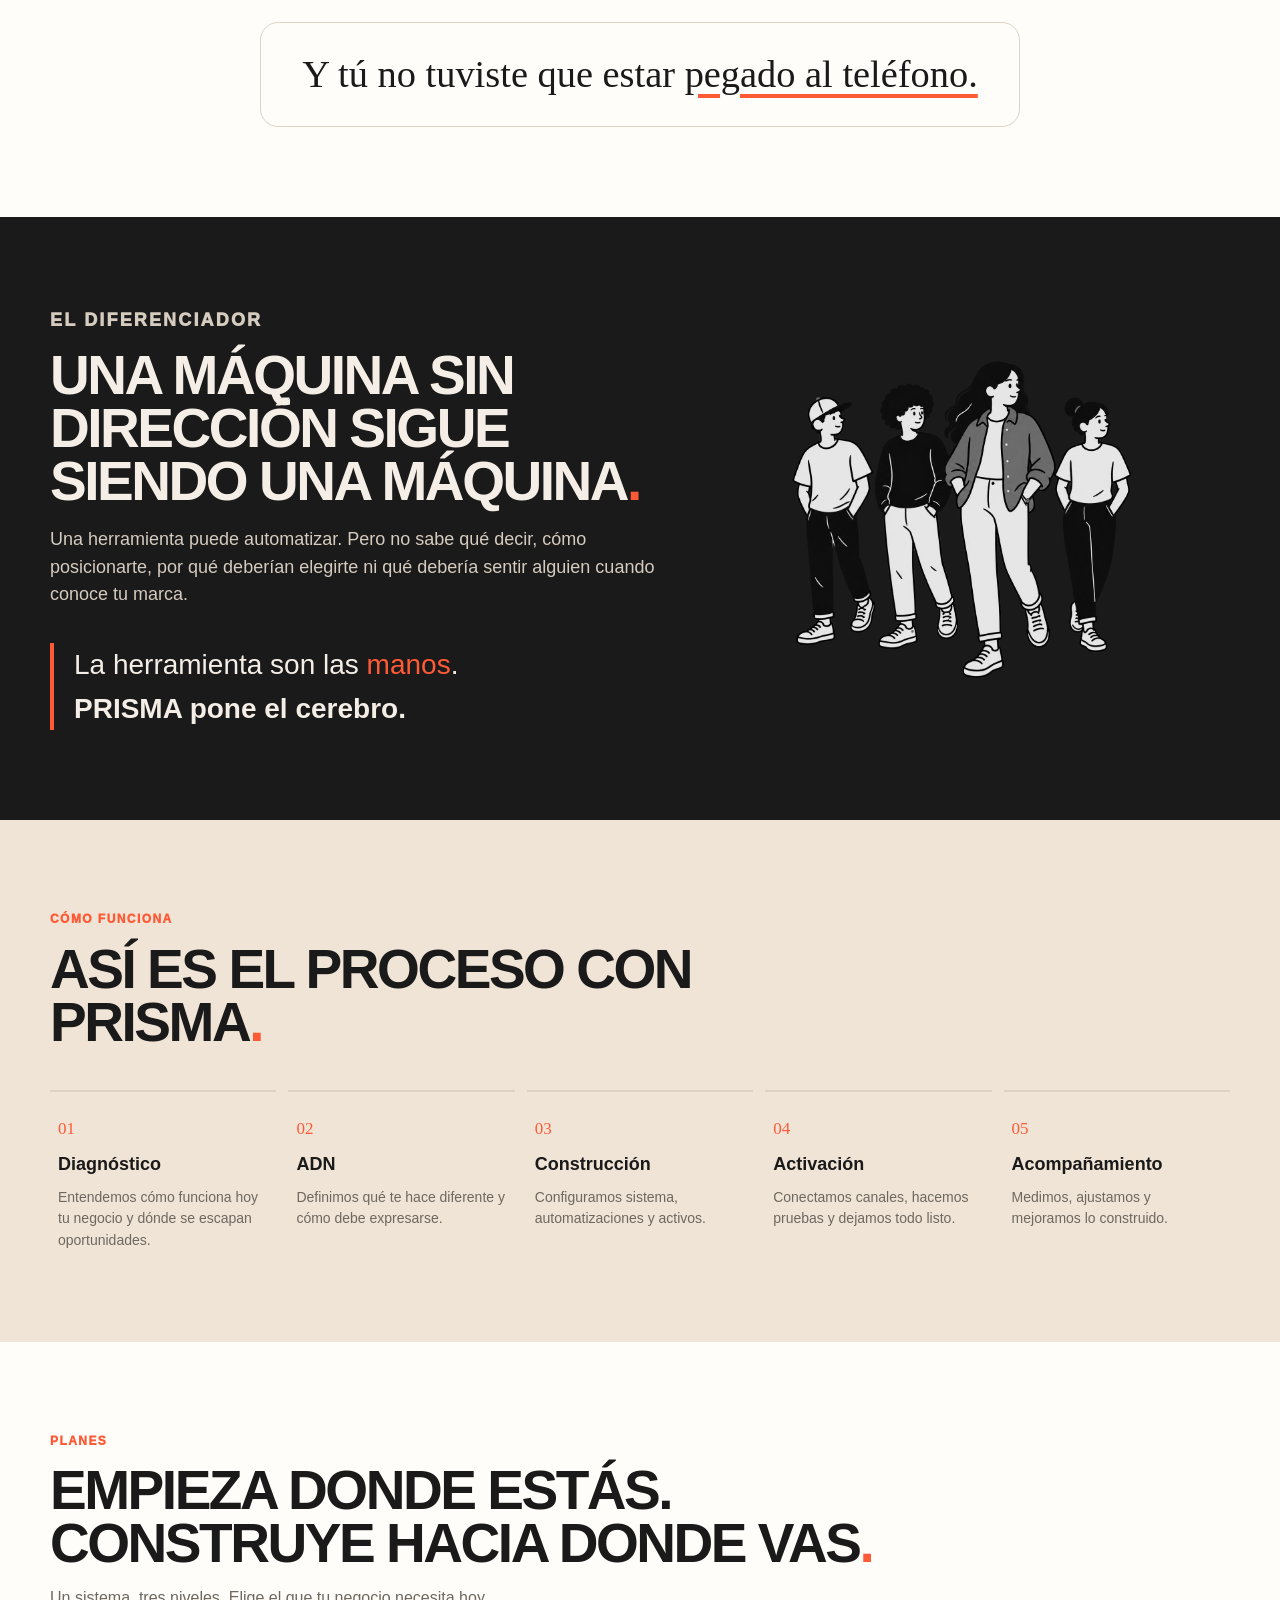
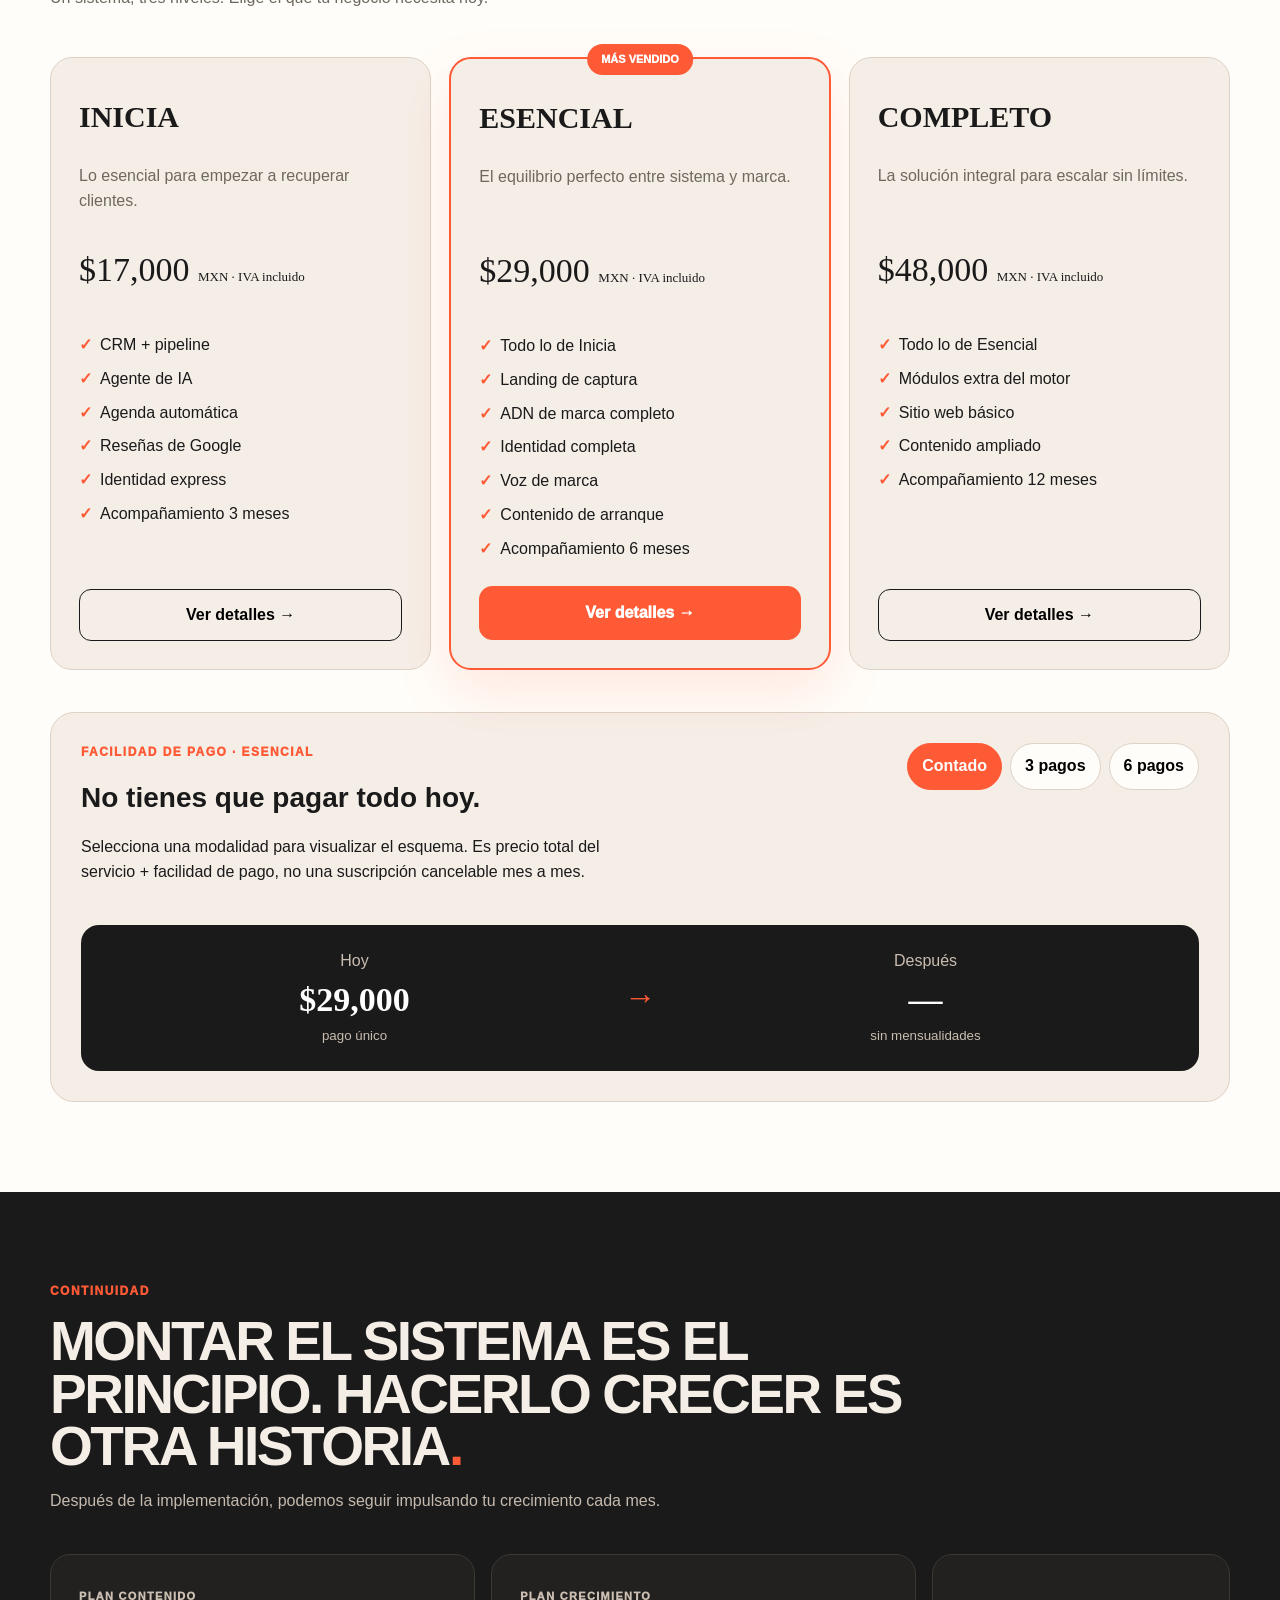
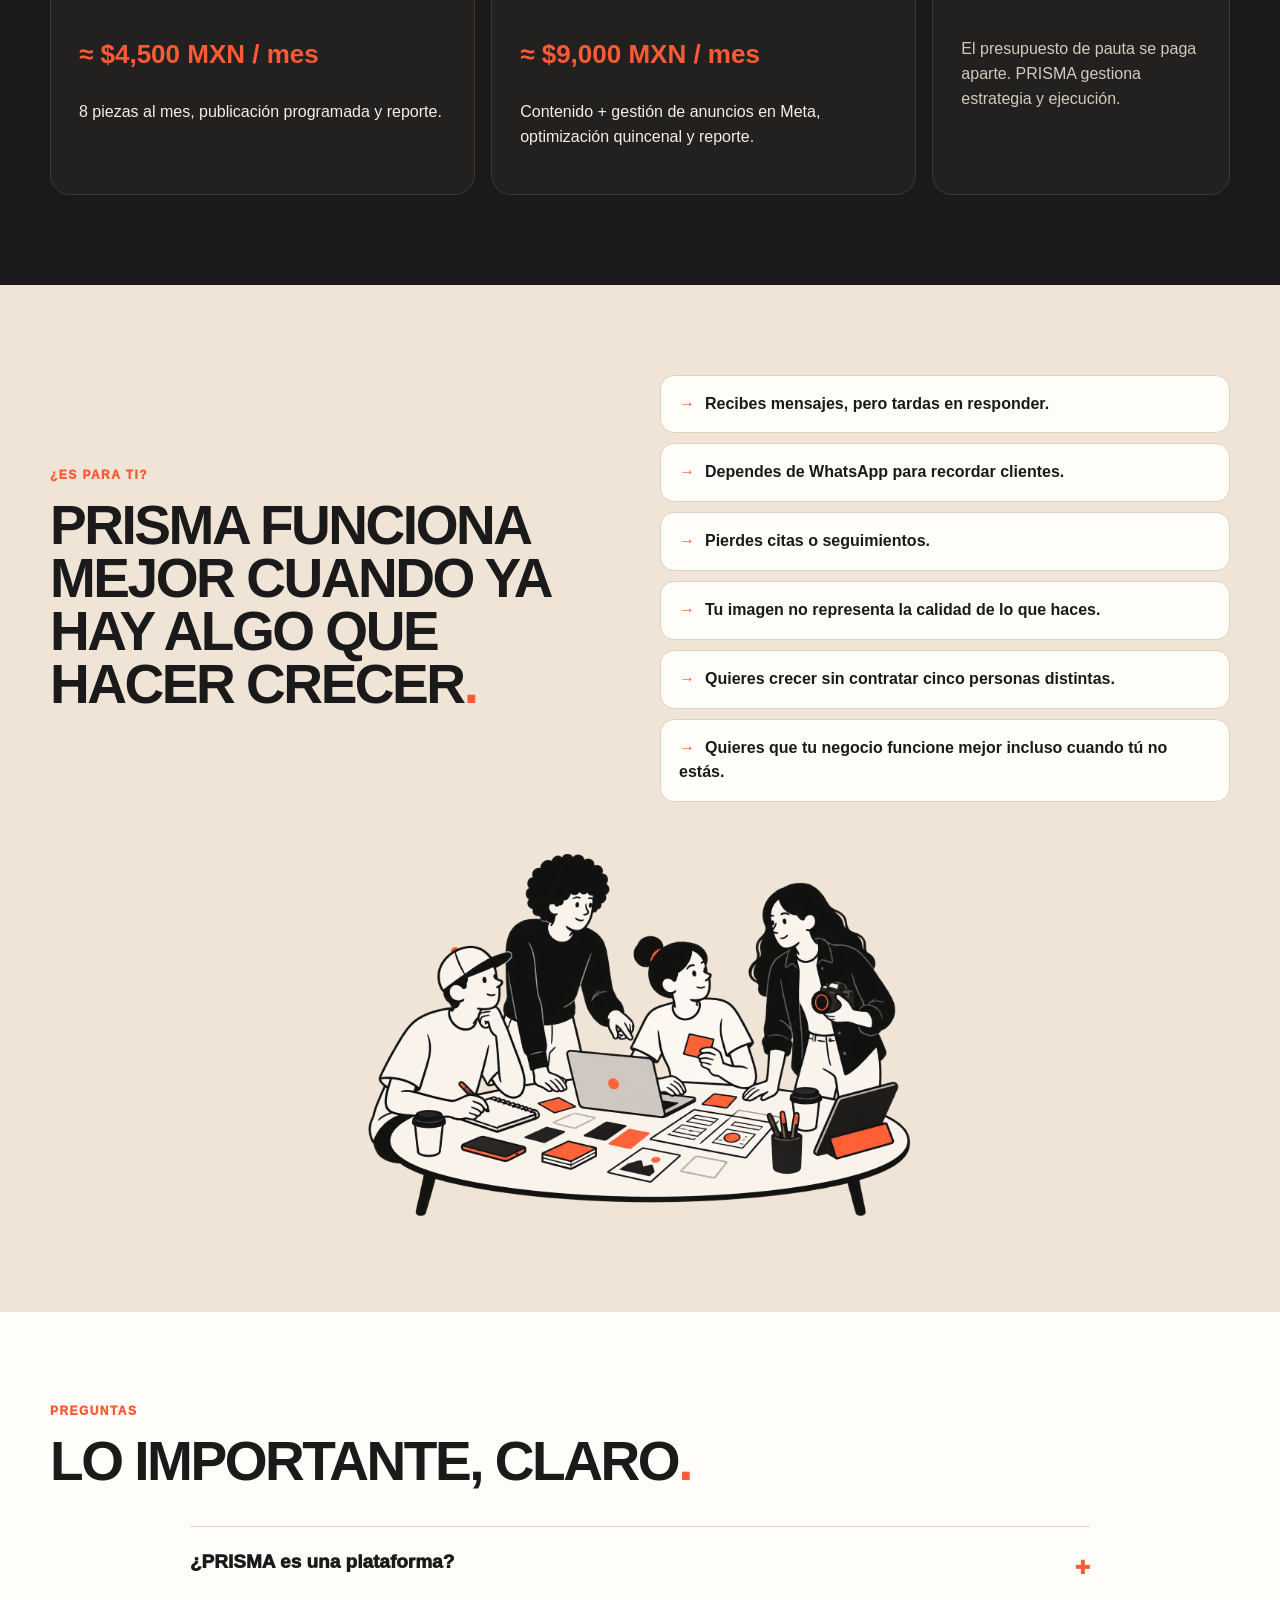
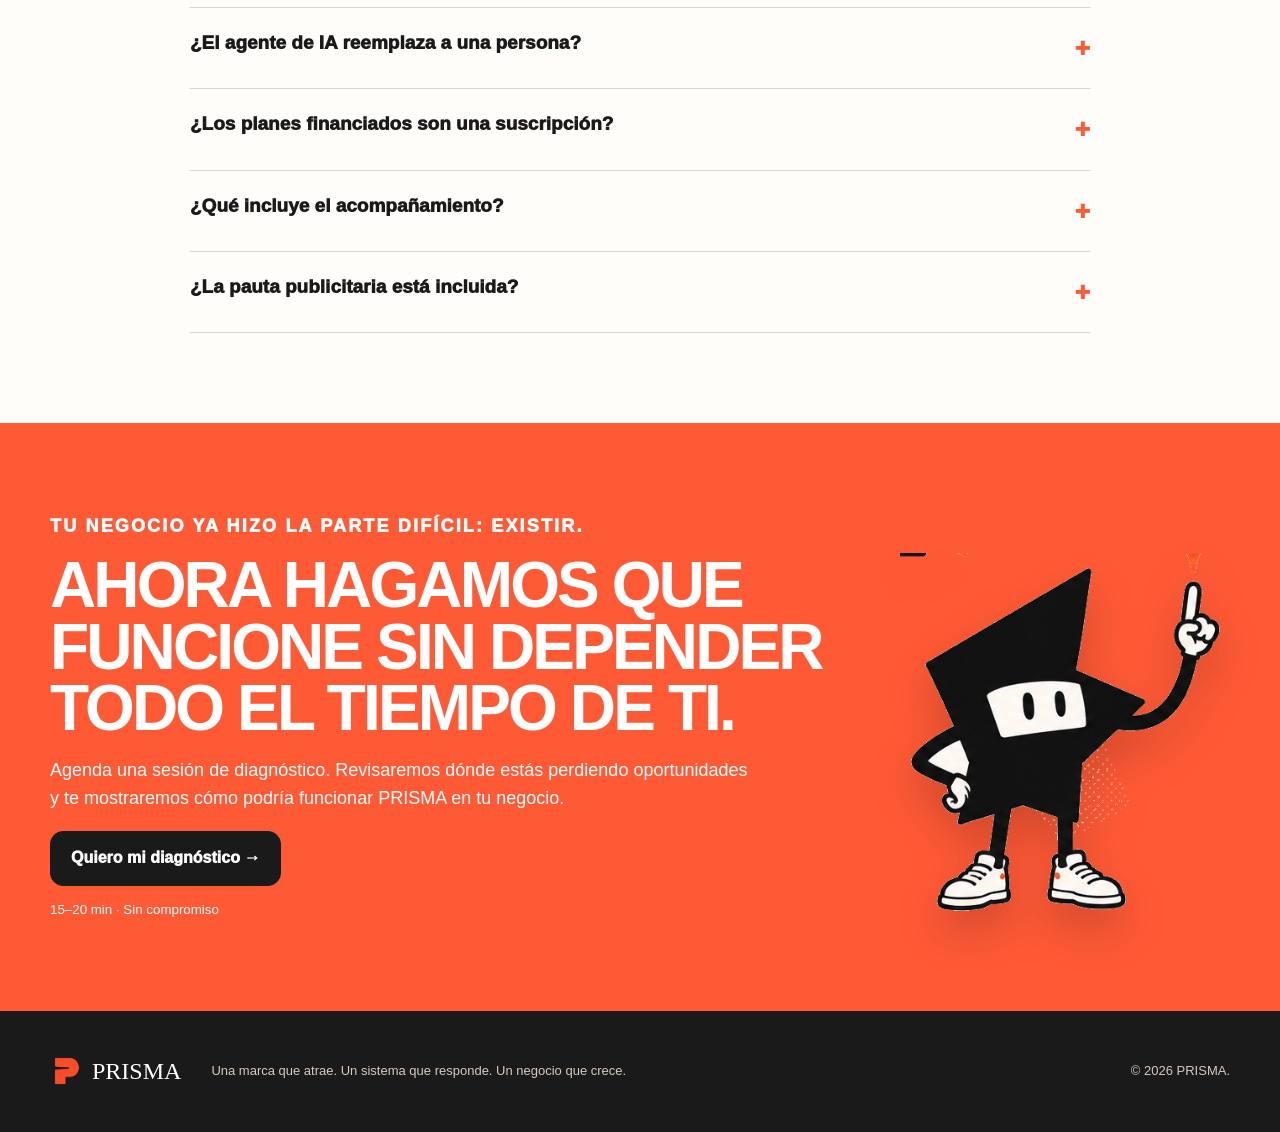
==== commit 53a2bccb: "Actualiza precios de planes Inicia/Esencial/Completo e indica IVA incluido Co-Authored-By: Claude So" ====
--- a/index.html
+++ b/index.html
@@ -143,17 +143,17 @@
       </div>
       <div class="plan-grid">
         <article class="plan-card reveal" data-plan="inicia">
-          <h3>Inicia</h3><p>Lo esencial para empezar a recuperar clientes.</p><div class="price">$15,000 <small>MXN</small></div>
+          <h3>Inicia</h3><p>Lo esencial para empezar a recuperar clientes.</p><div class="price">$17,000 <small>MXN · IVA incluido</small></div>
           <ul><li>CRM + pipeline</li><li>Agente de IA</li><li>Agenda automática</li><li>Reseñas de Google</li><li>Identidad express</li><li>Acompañamiento 3 meses</li></ul>
           <button class="plan-detail" data-plan-detail="inicia">Ver detalles →</button>
         </article>
         <article class="plan-card featured reveal" data-plan="esencial">
-          <div class="badge">MÁS VENDIDO</div><h3>Esencial</h3><p>El equilibrio perfecto entre sistema y marca.</p><div class="price">$27,000 <small>MXN</small></div>
+          <div class="badge">MÁS VENDIDO</div><h3>Esencial</h3><p>El equilibrio perfecto entre sistema y marca.</p><div class="price">$29,000 <small>MXN · IVA incluido</small></div>
           <ul><li>Todo lo de Inicia</li><li>Landing de captura</li><li>ADN de marca completo</li><li>Identidad completa</li><li>Voz de marca</li><li>Contenido de arranque</li><li>Acompañamiento 6 meses</li></ul>
           <button class="btn btn-coral full" data-plan-detail="esencial">Ver detalles →</button>
         </article>
         <article class="plan-card reveal" data-plan="completo">
-          <h3>Completo</h3><p>La solución integral para escalar sin límites.</p><div class="price">$45,000 <small>MXN</small></div>
+          <h3>Completo</h3><p>La solución integral para escalar sin límites.</p><div class="price">$48,000 <small>MXN · IVA incluido</small></div>
           <ul><li>Todo lo de Esencial</li><li>Módulos extra del motor</li><li>Sitio web básico</li><li>Contenido ampliado</li><li>Acompañamiento 12 meses</li></ul>
           <button class="plan-detail" data-plan-detail="completo">Ver detalles →</button>
         </article>
@@ -171,7 +171,7 @@
           <button data-pay="6">6 pagos</button>
         </div>
         <div class="payment-result" aria-live="polite">
-          <div><span>Hoy</span><strong id="pay-today">$27,000</strong><small id="pay-today-note">pago único</small></div>
+          <div><span>Hoy</span><strong id="pay-today">$29,000</strong><small id="pay-today-note">pago único</small></div>
           <div class="arrow">→</div>
           <div><span>Después</span><strong id="pay-later">—</strong><small id="pay-later-note">sin mensualidades</small></div>
         </div>
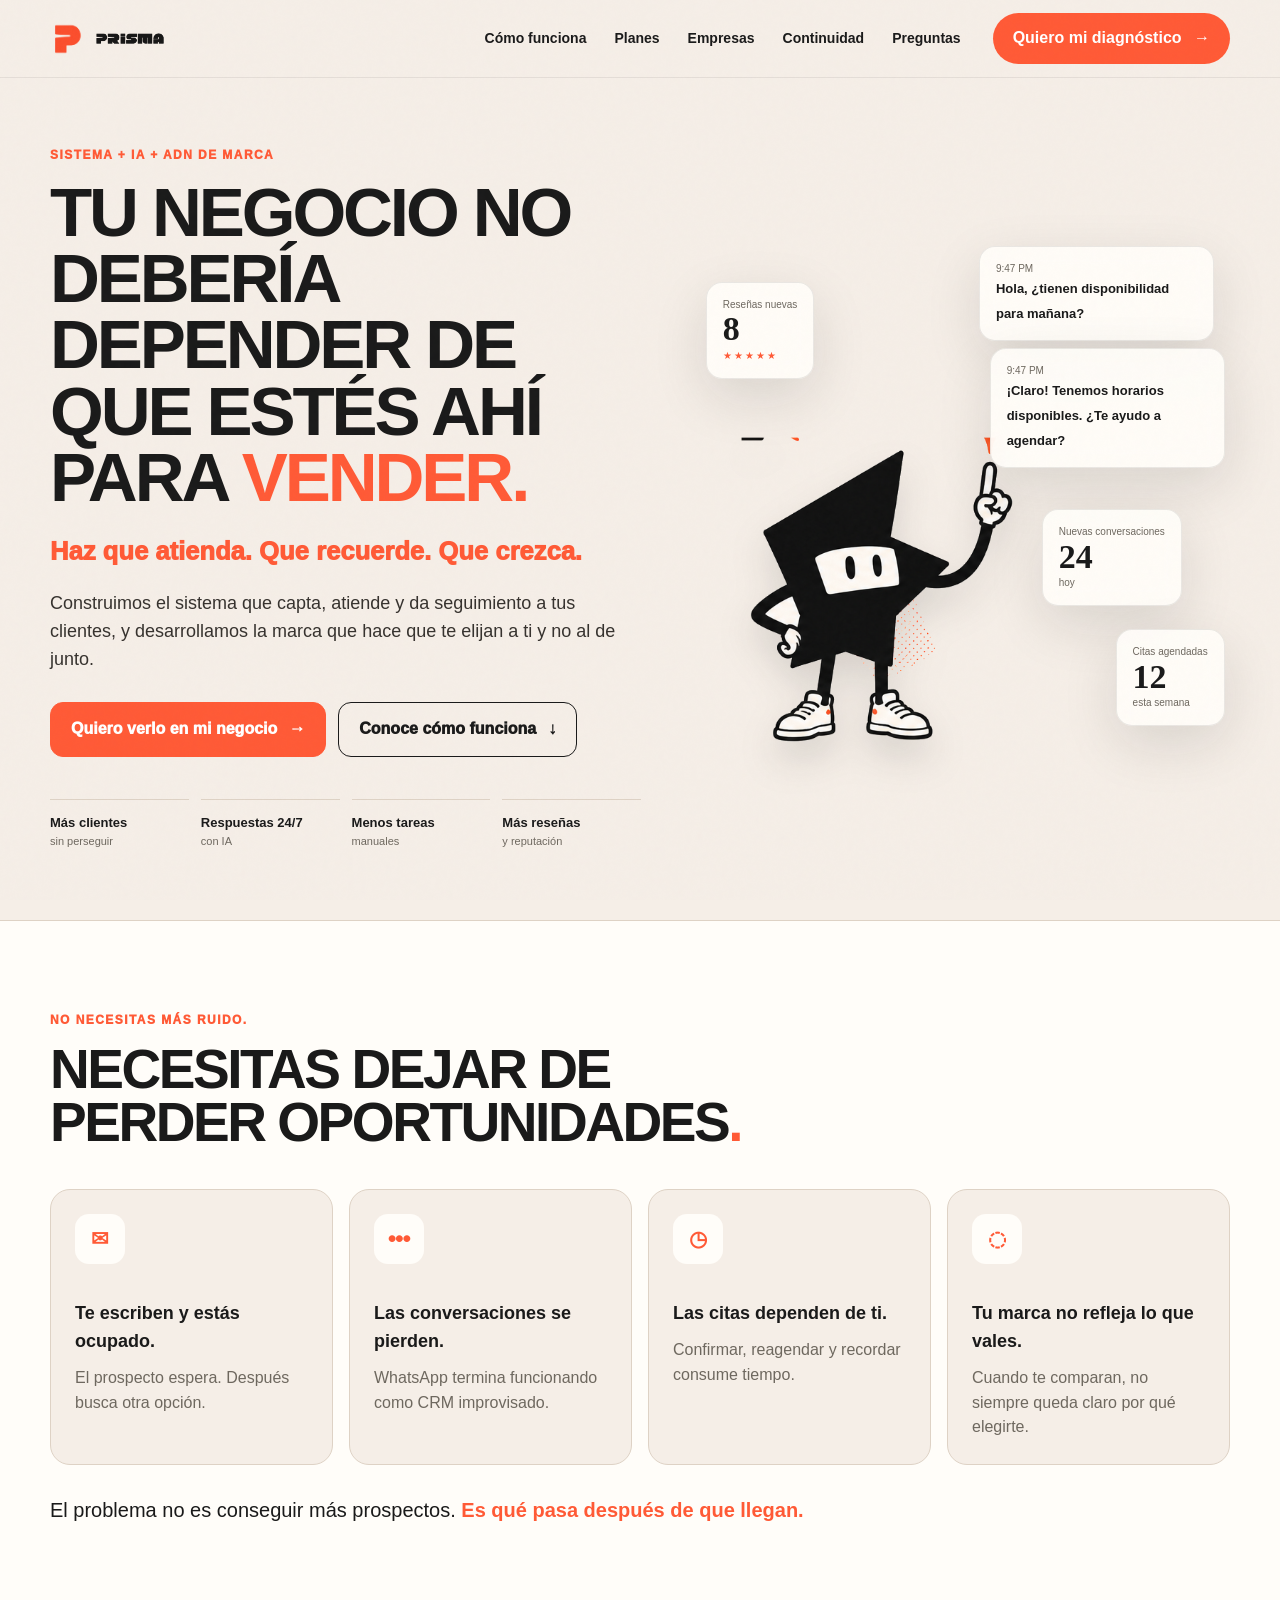
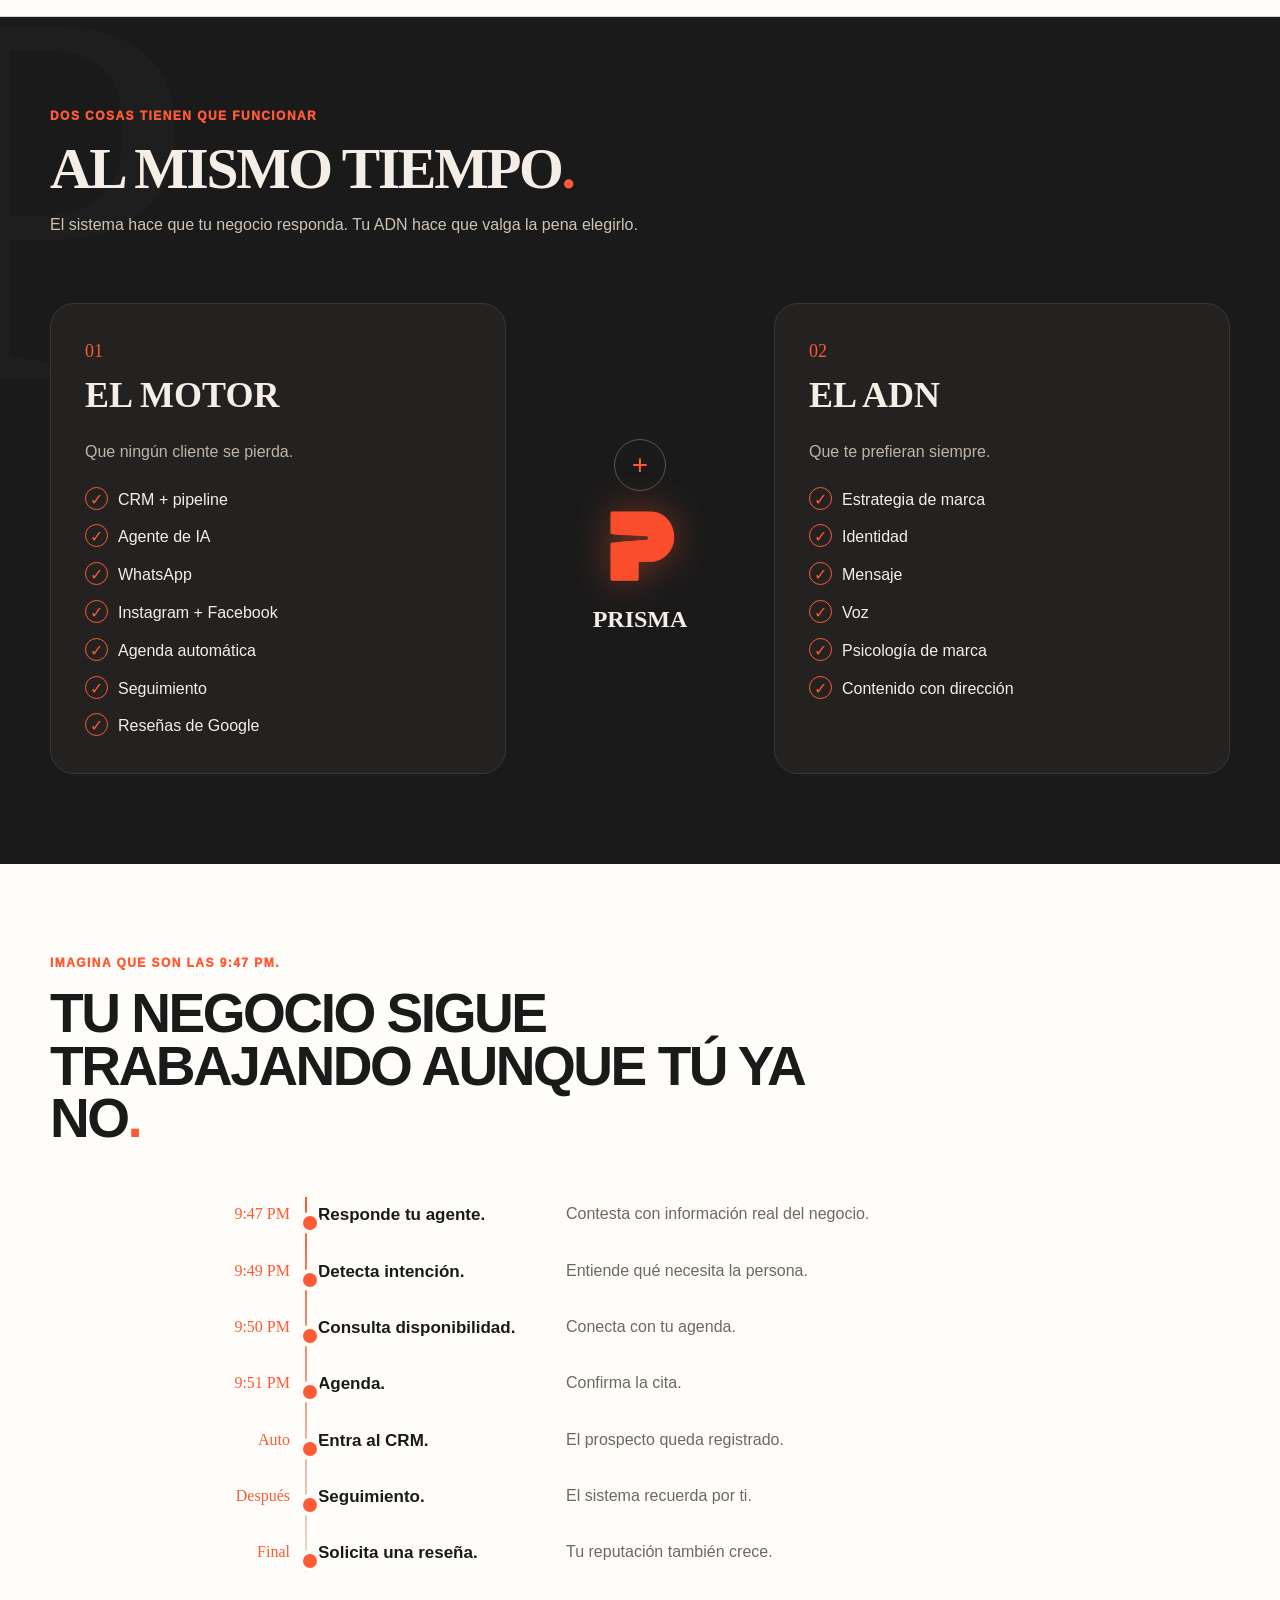
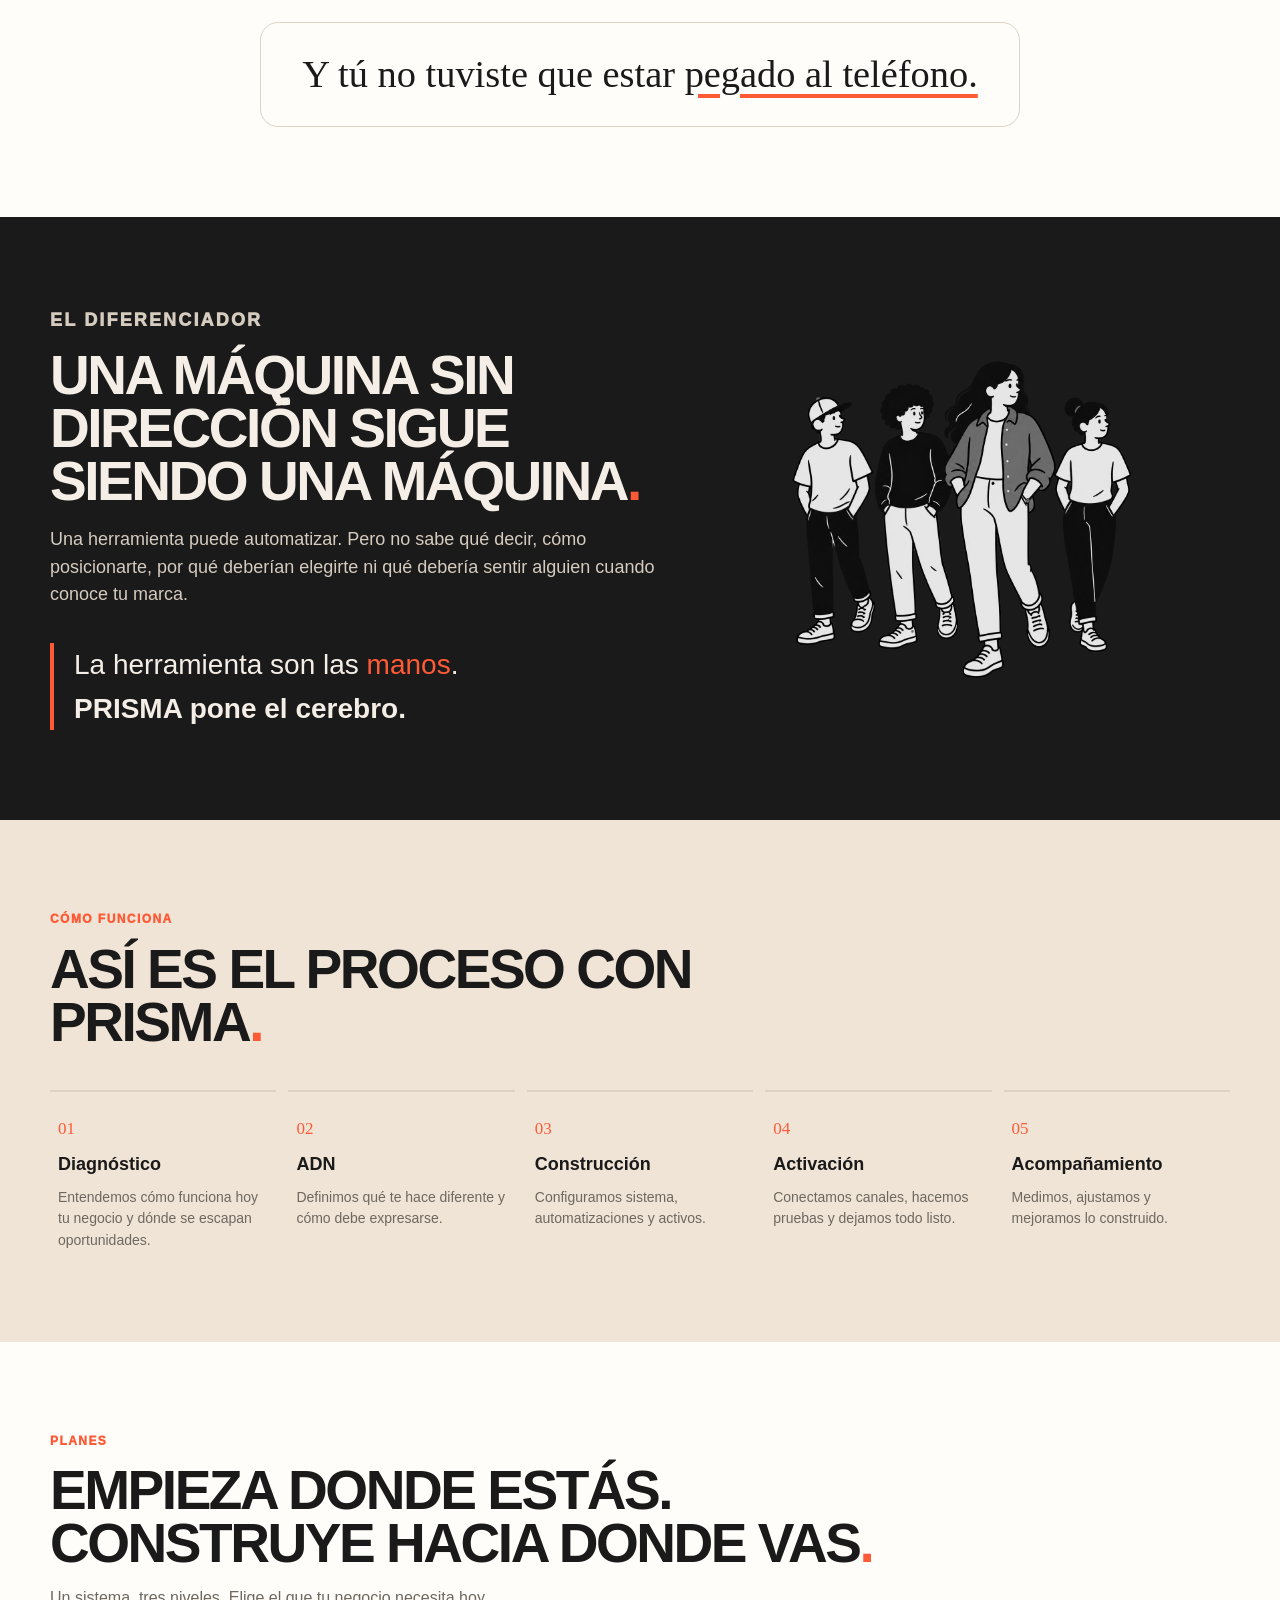
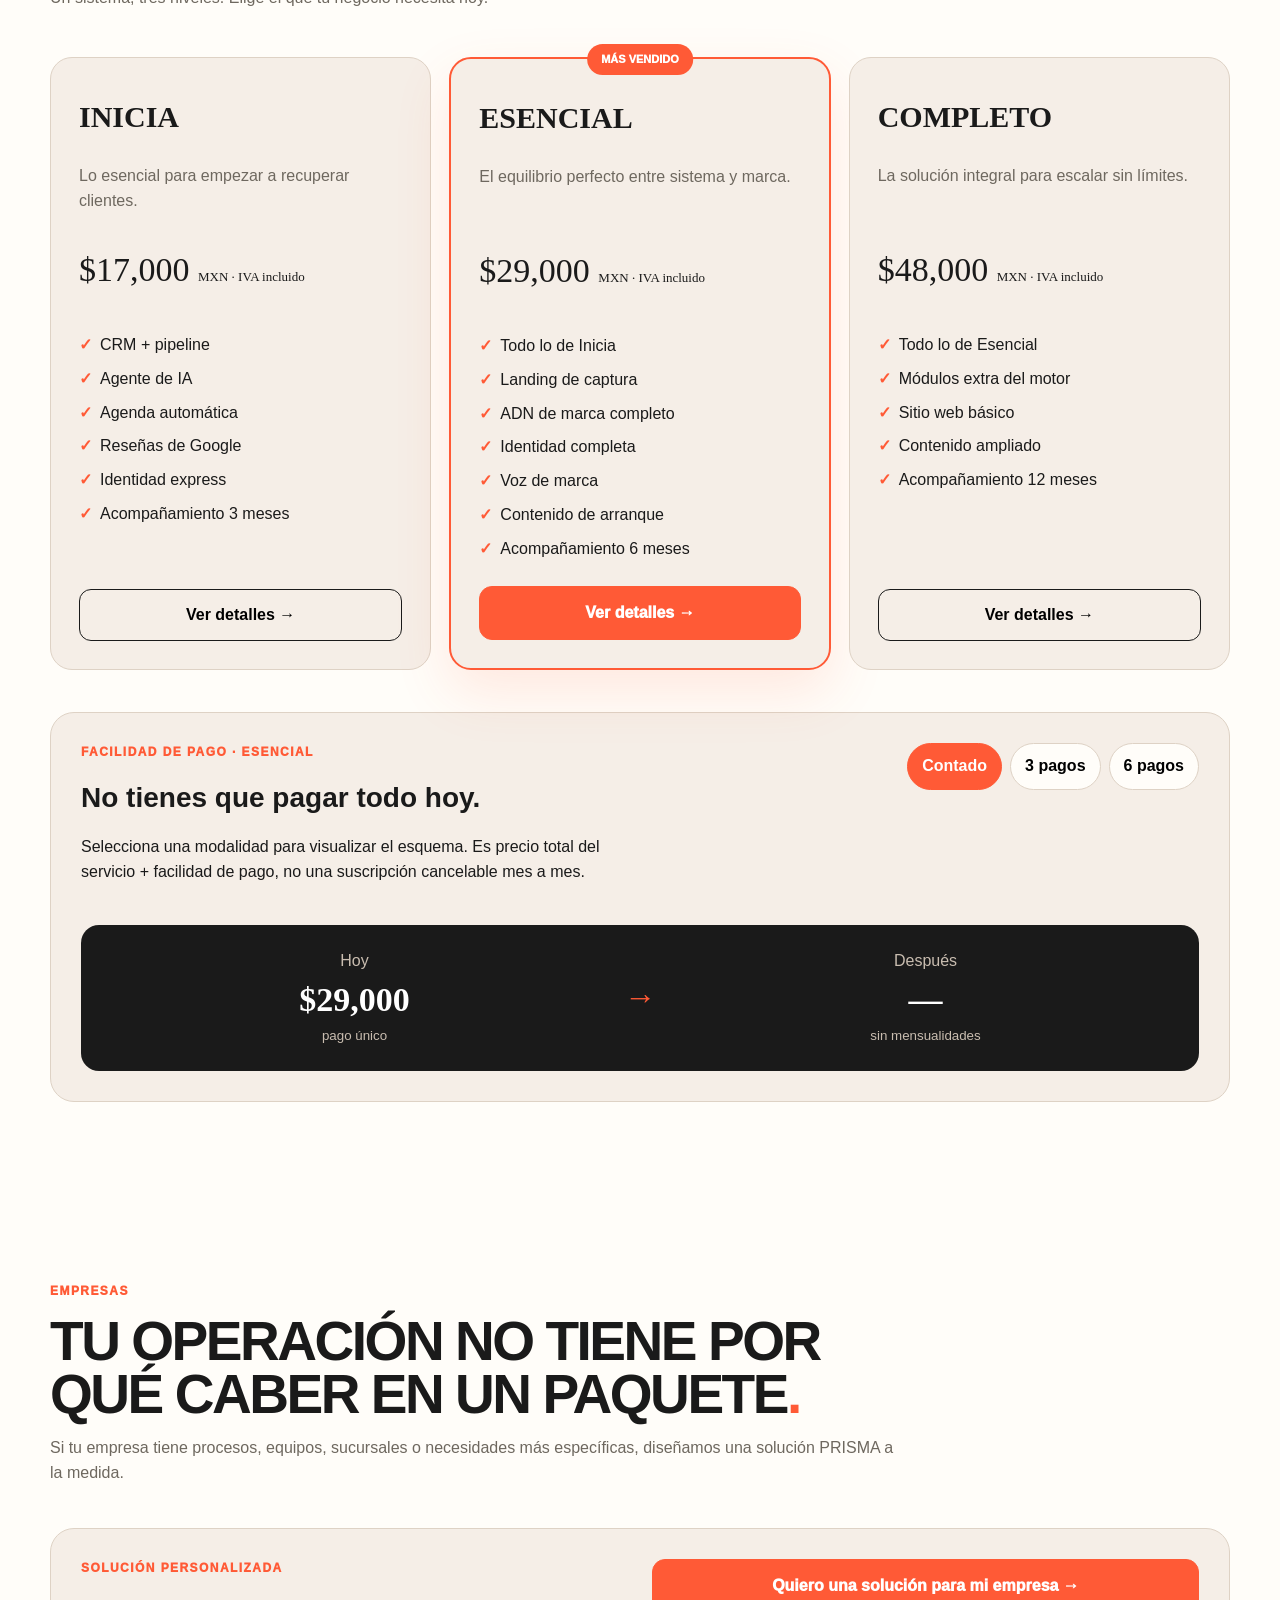
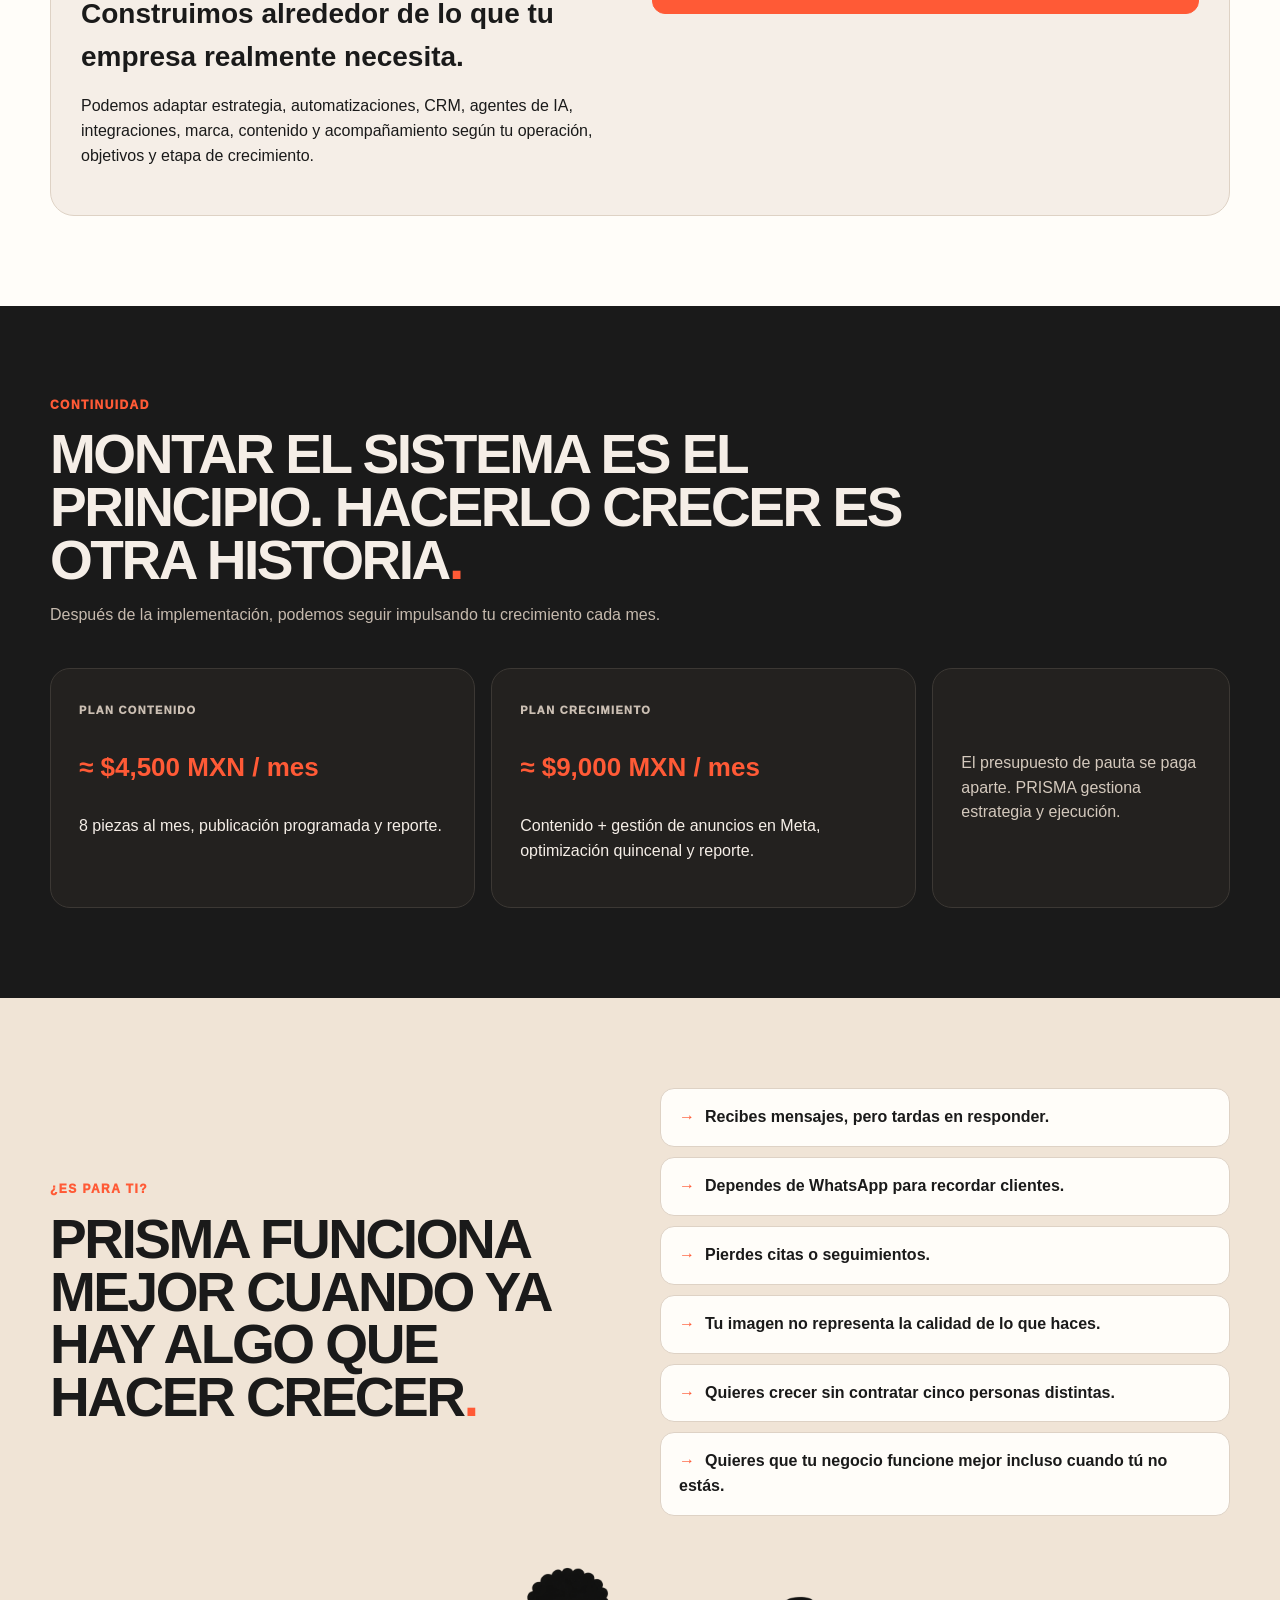
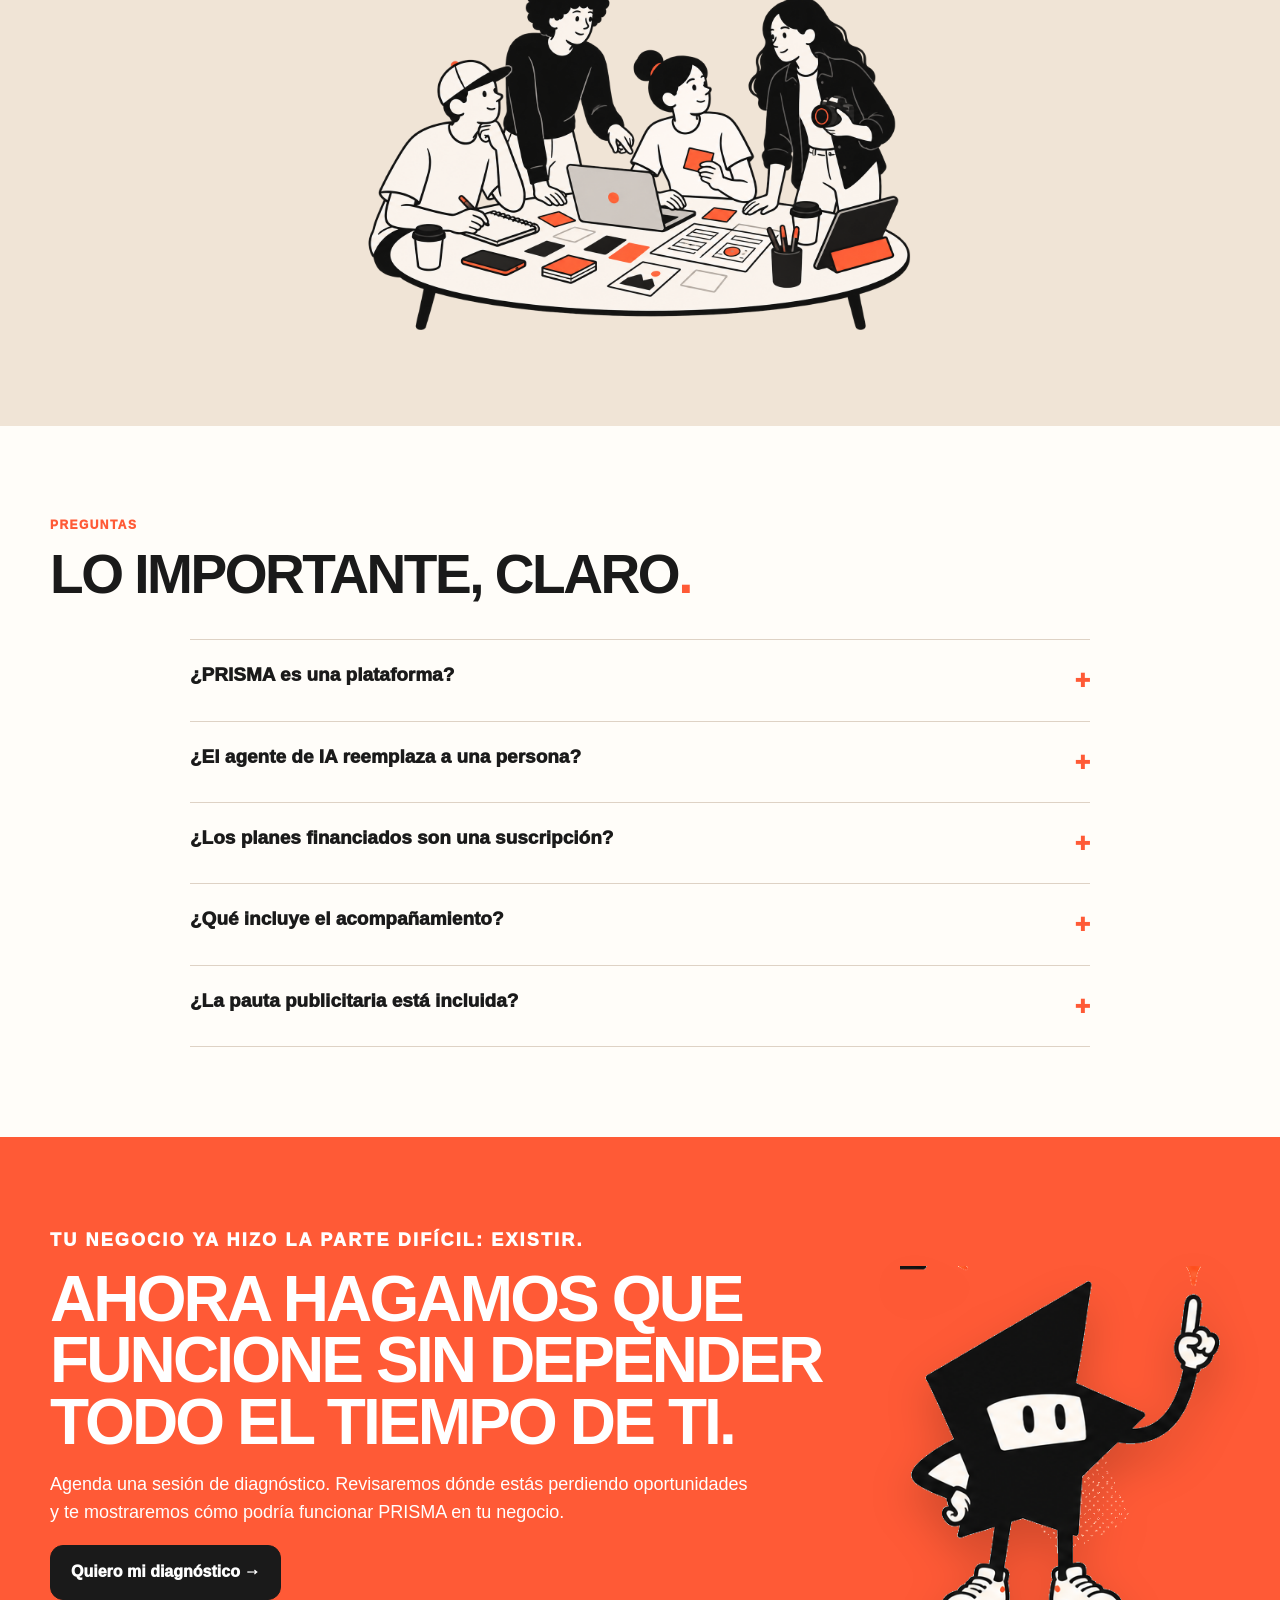
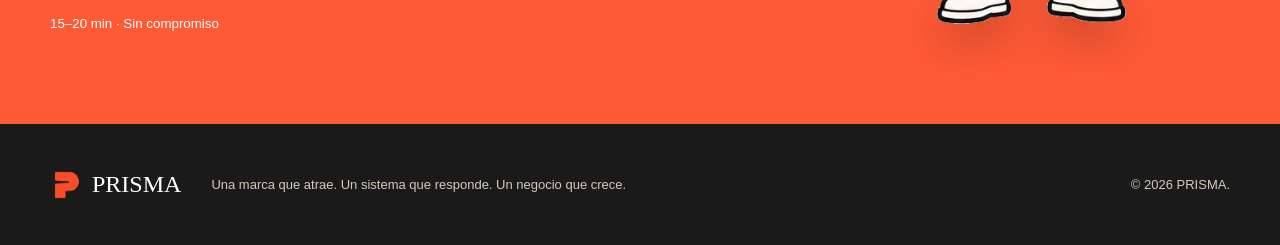
==== commit d86b58e2: "Agrega sección Empresas al landing principal y usa rutas absolutas index.html enlaza a la nueva ofer" ====
--- a/index.html
+++ b/index.html
@@ -6,20 +6,21 @@
   <meta name="theme-color" content="#1A1A1A" />
   <meta name="description" content="PRISMA: sistema de captación, atención y seguimiento + ADN de marca para negocios que quieren dejar de perder oportunidades." />
   <title>PRISMA — Haz que atienda. Que recuerde. Que crezca.</title>
-  <link rel="icon" href="assets/prisma-p-coral.png" />
-  <link rel="stylesheet" href="styles.css" />
+  <link rel="icon" href="/assets/prisma-p-coral.png" />
+  <link rel="stylesheet" href="/styles.css" />
 </head>
 <body>
   <div class="noise" aria-hidden="true"></div>
 
   <header class="site-header" id="top">
     <a class="brand" href="#top" aria-label="PRISMA, inicio">
-      <img src="assets/prisma-p-coral.png" alt="" class="brand-p" />
-      <img src="assets/prisma-wordmark-carbon.png" alt="PRISMA" class="brand-word" />
+      <img src="/assets/prisma-p-coral.png" alt="" class="brand-p" />
+      <img src="/assets/prisma-wordmark-carbon.png" alt="PRISMA" class="brand-word" />
     </a>
     <nav class="desktop-nav" aria-label="Navegación principal">
       <a href="#como-funciona">Cómo funciona</a>
       <a href="#planes">Planes</a>
+      <a href="#empresas">Empresas</a>
       <a href="#continuidad">Continuidad</a>
       <a href="#faq">Preguntas</a>
     </nav>
@@ -28,6 +29,7 @@
     <div class="mobile-menu" hidden>
       <a href="#como-funciona">Cómo funciona</a>
       <a href="#planes">Planes</a>
+      <a href="#empresas">Empresas</a>
       <a href="#continuidad">Continuidad</a>
       <a href="#faq">Preguntas</a>
       <button data-open-lead>Quiero mi diagnóstico →</button>
@@ -54,7 +56,7 @@
       </div>
 
       <div class="hero-visual reveal" aria-label="Píxel mostrando cómo el sistema responde y agenda">
-        <div class="pixel-wrap"><img src="assets/pixel.png" alt="Píxel, asistente de PRISMA" /></div>
+        <div class="pixel-wrap"><img src="/assets/pixel.png" alt="Píxel, asistente de PRISMA" /></div>
         <div class="chat chat-1"><small>9:47 PM</small><b>Hola, ¿tienen disponibilidad para mañana?</b></div>
         <div class="chat chat-2"><small>9:47 PM</small><b>¡Claro! Tenemos horarios disponibles. ¿Te ayudo a agendar?</b></div>
         <div class="metric metric-1"><span>Nuevas conversaciones</span><strong>24</strong><i>hoy</i></div>
@@ -90,7 +92,7 @@
         </article>
         <div class="equation reveal">
           <span>+</span>
-          <img src="assets/prisma-p-coral.png" alt="" />
+          <img src="/assets/prisma-p-coral.png" alt="" />
           <b>PRISMA</b>
         </div>
         <article class="dark-card reveal">
@@ -121,7 +123,7 @@
         <p>Una herramienta puede automatizar. Pero no sabe qué decir, cómo posicionarte, por qué deberían elegirte ni qué debería sentir alguien cuando conoce tu marca.</p>
         <blockquote>La herramienta son las <em>manos</em>.<br><strong>PRISMA pone el cerebro.</strong></blockquote>
       </div>
-      <img src="assets/PRISMA_ESC_05_diferenciar_marca_transparente.png" alt="" class="brain-art" onerror="this.src='assets/equipo-prisma.png'" />
+      <img src="/assets/PRISMA_ESC_05_diferenciar_marca_transparente.png" alt="" class="brain-art" onerror="this.src='/assets/equipo-prisma.png'" />
     </section>
 
     <section class="process section-pad">
@@ -178,6 +180,25 @@
       </div>
     </section>
 
+
+    <section class="plans section-pad" id="empresas">
+      <div class="plans-head reveal">
+        <p class="eyebrow">EMPRESAS</p>
+        <h2>Tu operación no tiene por qué caber en un paquete<span>.</span></h2>
+        <p>Si tu empresa tiene procesos, equipos, sucursales o necesidades más específicas, diseñamos una solución PRISMA a la medida.</p>
+      </div>
+      <div class="payment-lab reveal">
+        <div>
+          <p class="eyebrow">SOLUCIÓN PERSONALIZADA</p>
+          <h3>Construimos alrededor de lo que tu empresa realmente necesita.</h3>
+          <p>Podemos adaptar estrategia, automatizaciones, CRM, agentes de IA, integraciones, marca, contenido y acompañamiento según tu operación, objetivos y etapa de crecimiento.</p>
+        </div>
+        <div>
+          <button class="btn btn-coral full" data-open-lead>Quiero una solución para mi empresa →</button>
+        </div>
+      </div>
+    </section>
+
     <section class="continuity section-pad" id="continuidad">
       <div class="continuity-head reveal"><p class="eyebrow">CONTINUIDAD</p><h2>Montar el sistema es el principio. Hacerlo crecer es otra historia<span>.</span></h2><p>Después de la implementación, podemos seguir impulsando tu crecimiento cada mes.</p></div>
       <div class="continuity-grid">
@@ -192,7 +213,7 @@
       <div class="fit-list reveal">
         <div>Recibes mensajes, pero tardas en responder.</div><div>Dependes de WhatsApp para recordar clientes.</div><div>Pierdes citas o seguimientos.</div><div>Tu imagen no representa la calidad de lo que haces.</div><div>Quieres crecer sin contratar cinco personas distintas.</div><div>Quieres que tu negocio funcione mejor incluso cuando tú no estás.</div>
       </div>
-      <img src="assets/equipo-prisma.png" alt="Equipo de personajes PRISMA" class="team-art reveal" />
+      <img src="/assets/equipo-prisma.png" alt="Equipo de personajes PRISMA" class="team-art reveal" />
     </section>
 
     <section class="faq section-pad" id="faq">
@@ -208,12 +229,12 @@
 
     <section class="final-cta section-pad">
       <div class="final-copy reveal"><p class="eyebrow light">TU NEGOCIO YA HIZO LA PARTE DIFÍCIL: EXISTIR.</p><h2>Ahora hagamos que funcione sin depender todo el tiempo de ti.</h2><p>Agenda una sesión de diagnóstico. Revisaremos dónde estás perdiendo oportunidades y te mostraremos cómo podría funcionar PRISMA en tu negocio.</p><button class="btn btn-dark" data-open-lead>Quiero mi diagnóstico →</button><small>15–20 min · Sin compromiso</small></div>
-      <img src="assets/pixel.png" alt="Píxel señalando el siguiente paso" class="final-pixel reveal" />
+      <img src="/assets/pixel.png" alt="Píxel señalando el siguiente paso" class="final-pixel reveal" />
     </section>
   </main>
 
   <footer>
-    <a class="brand footer-brand" href="#top"><img src="assets/prisma-p-coral.png" alt="" class="brand-p"><span>PRISMA</span></a>
+    <a class="brand footer-brand" href="#top"><img src="/assets/prisma-p-coral.png" alt="" class="brand-p"><span>PRISMA</span></a>
     <p>Una marca que atrae. Un sistema que responde. Un negocio que crece.</p>
     <p>© <span id="year"></span> PRISMA.</p>
   </footer>
@@ -245,7 +266,7 @@
     </div>
   </dialog>
 
-  <script src="config.js"></script>
-  <script src="app.js"></script>
+  <script src="/config.js"></script>
+  <script src="/app.js"></script>
 </body>
 </html>
